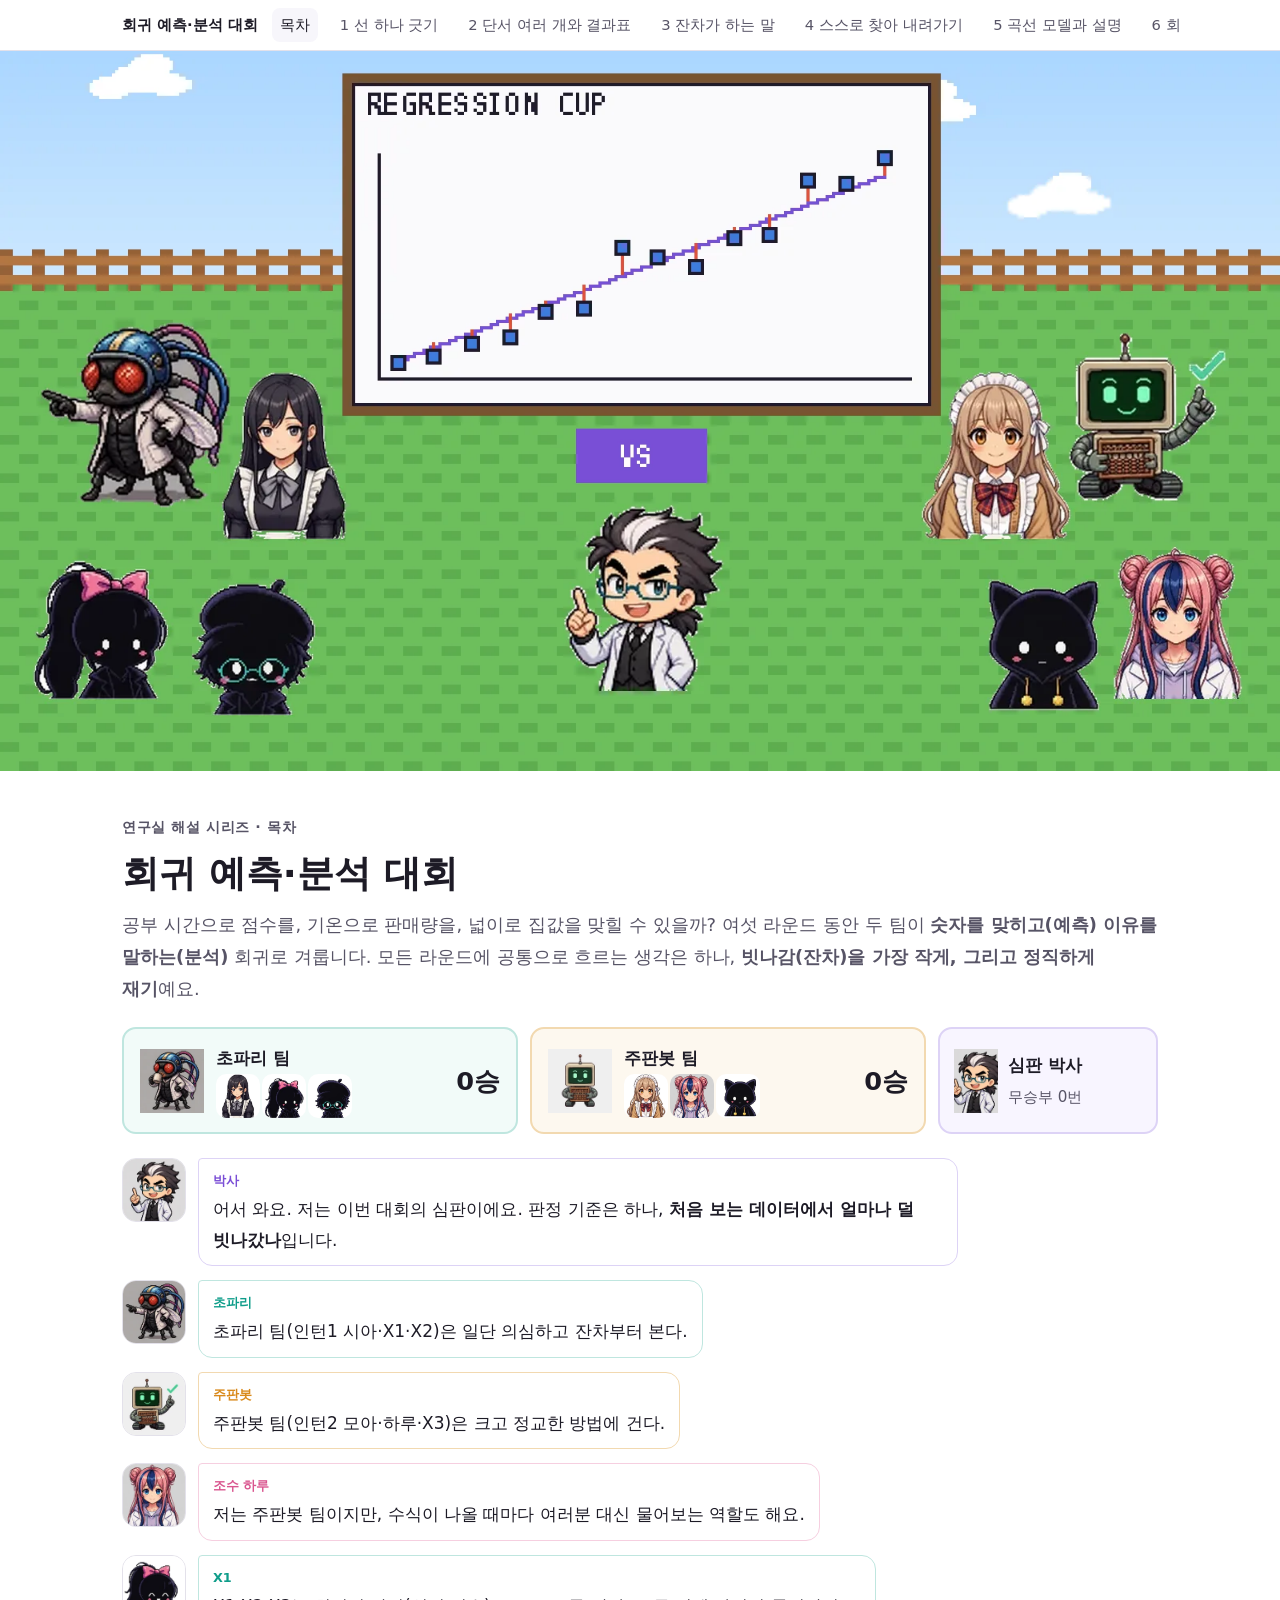
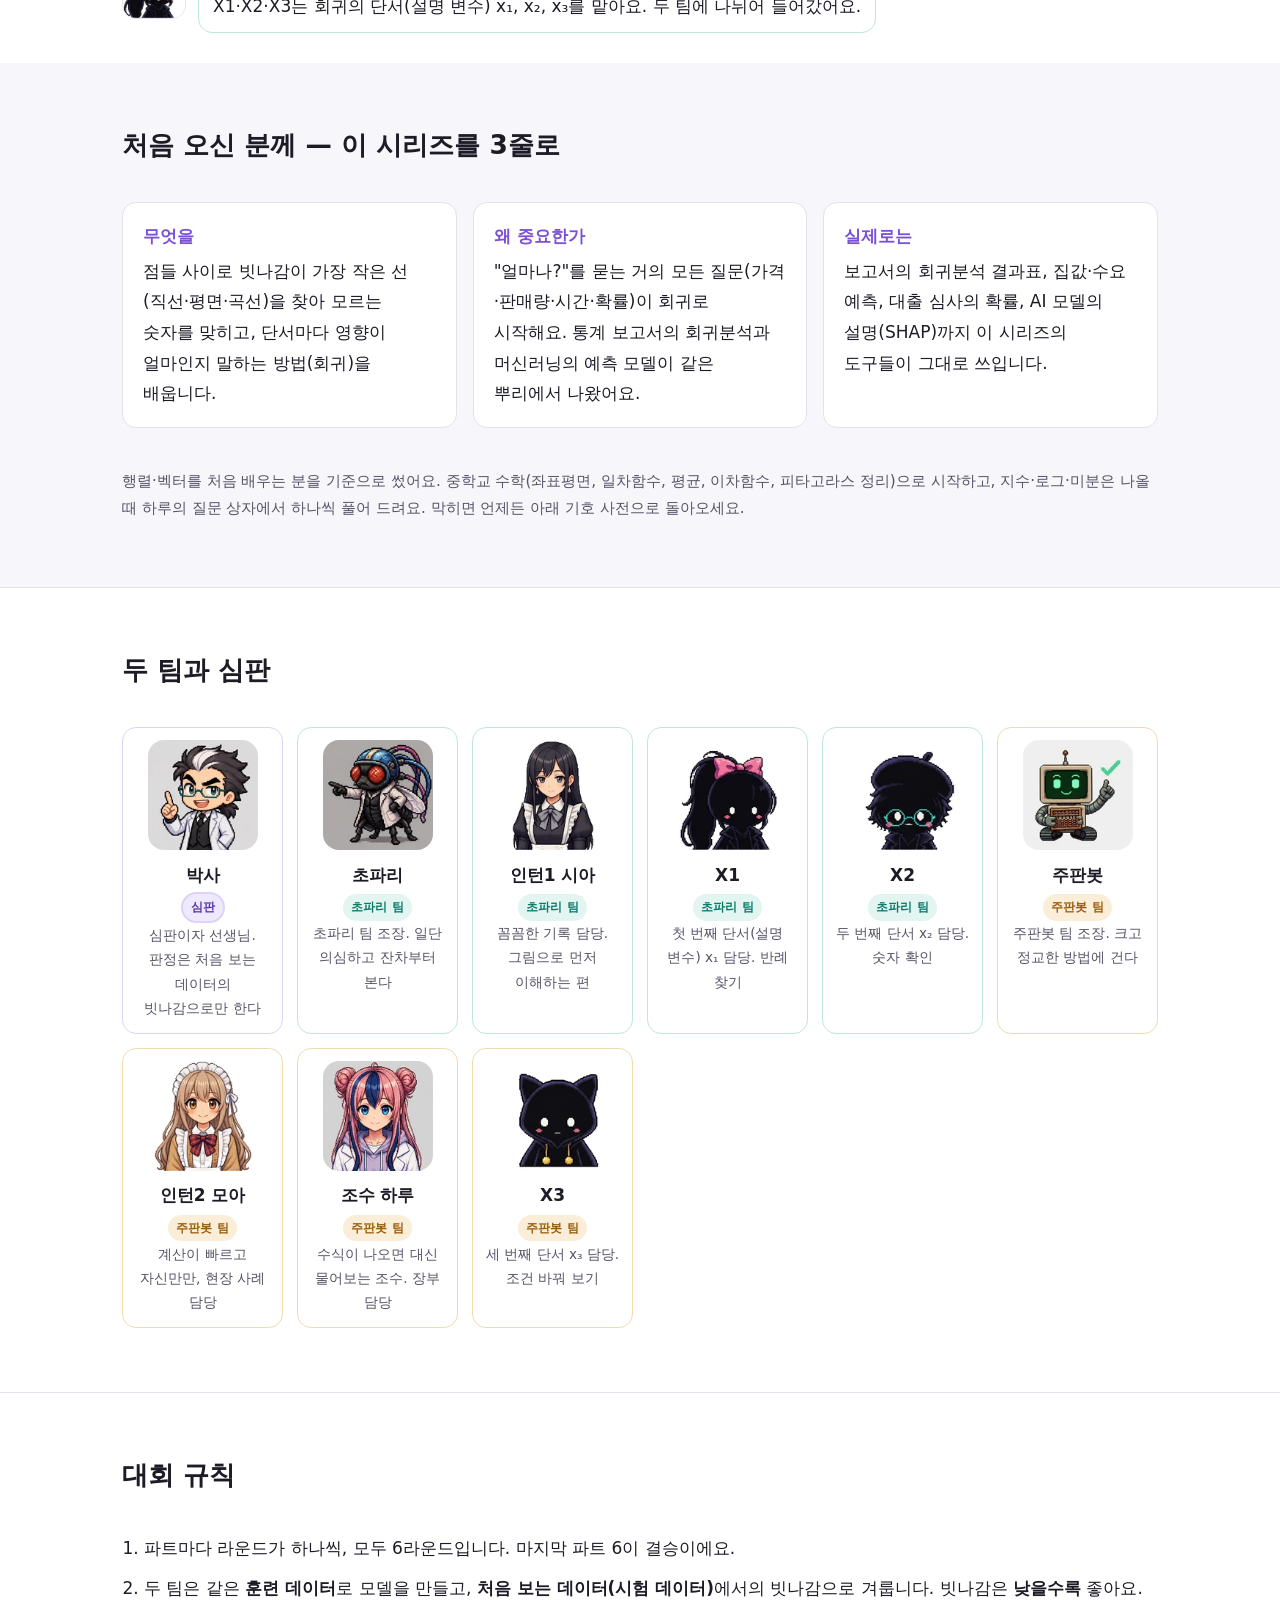
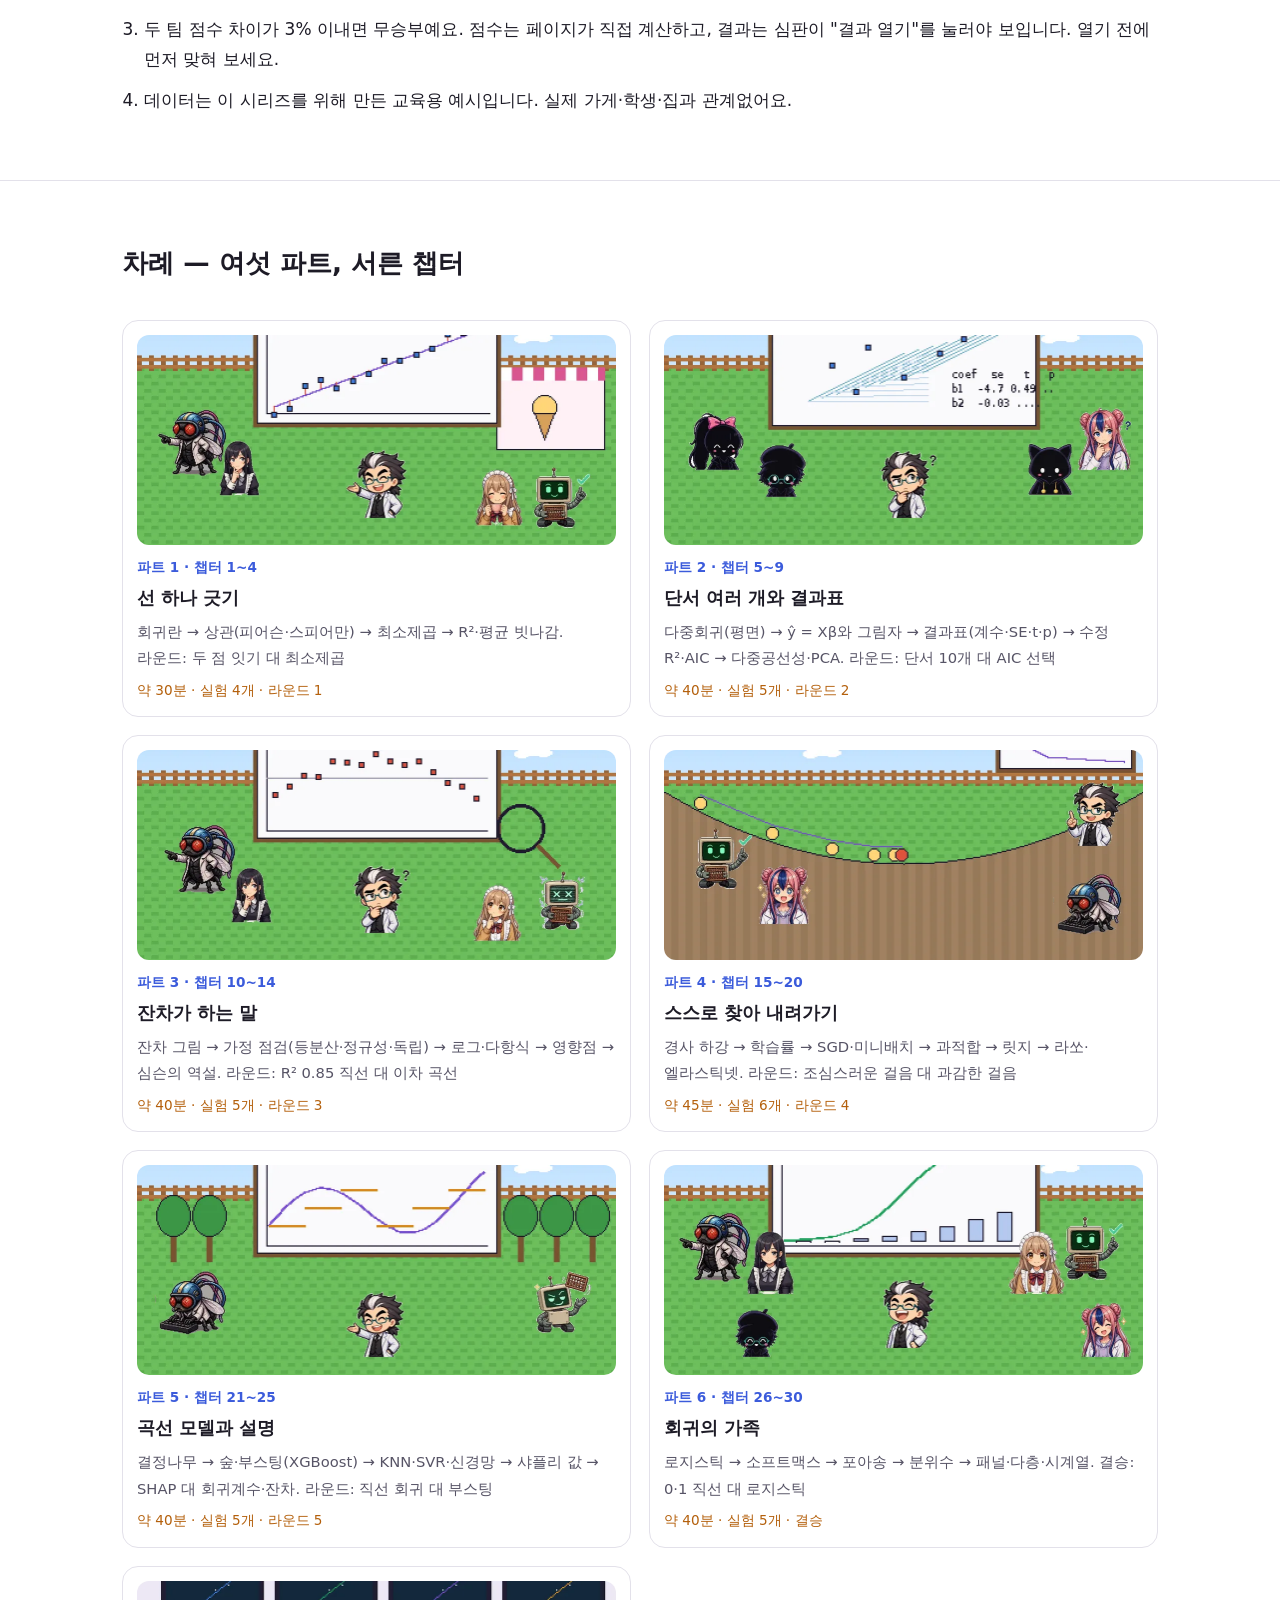
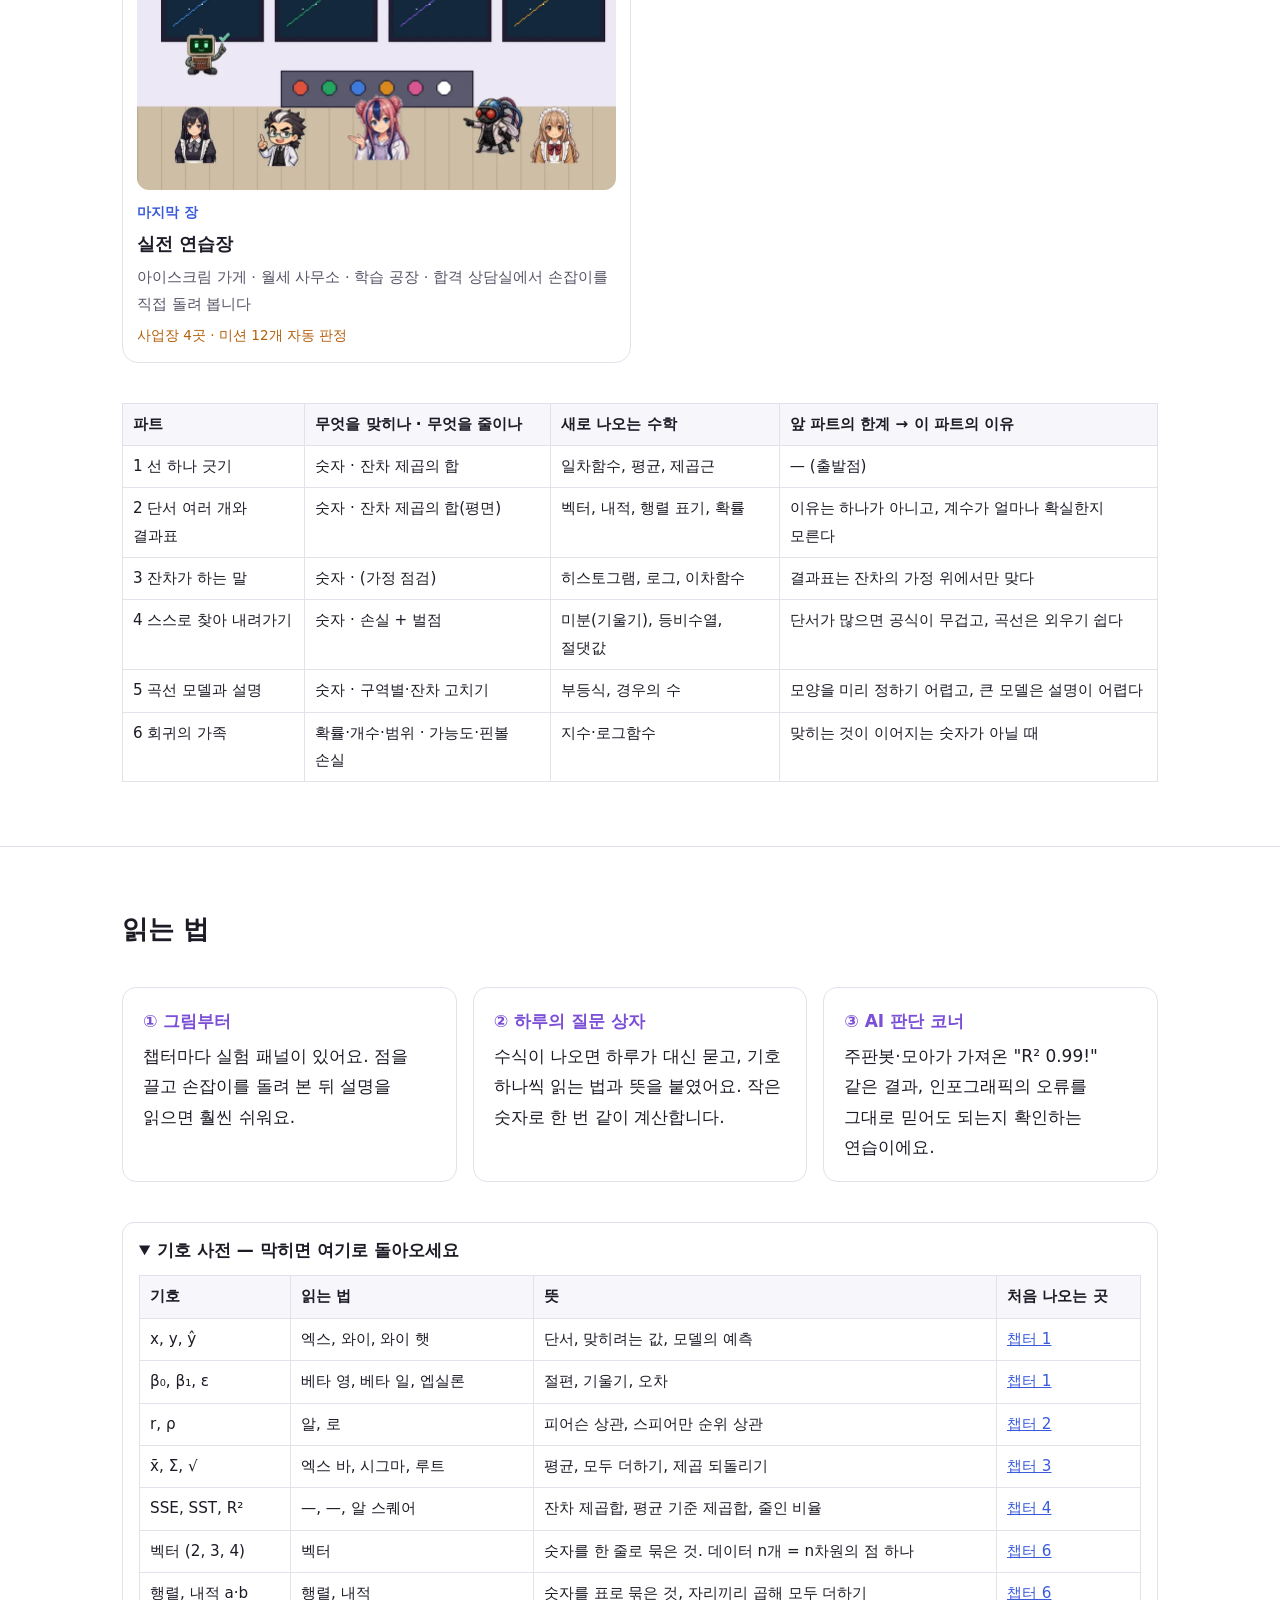
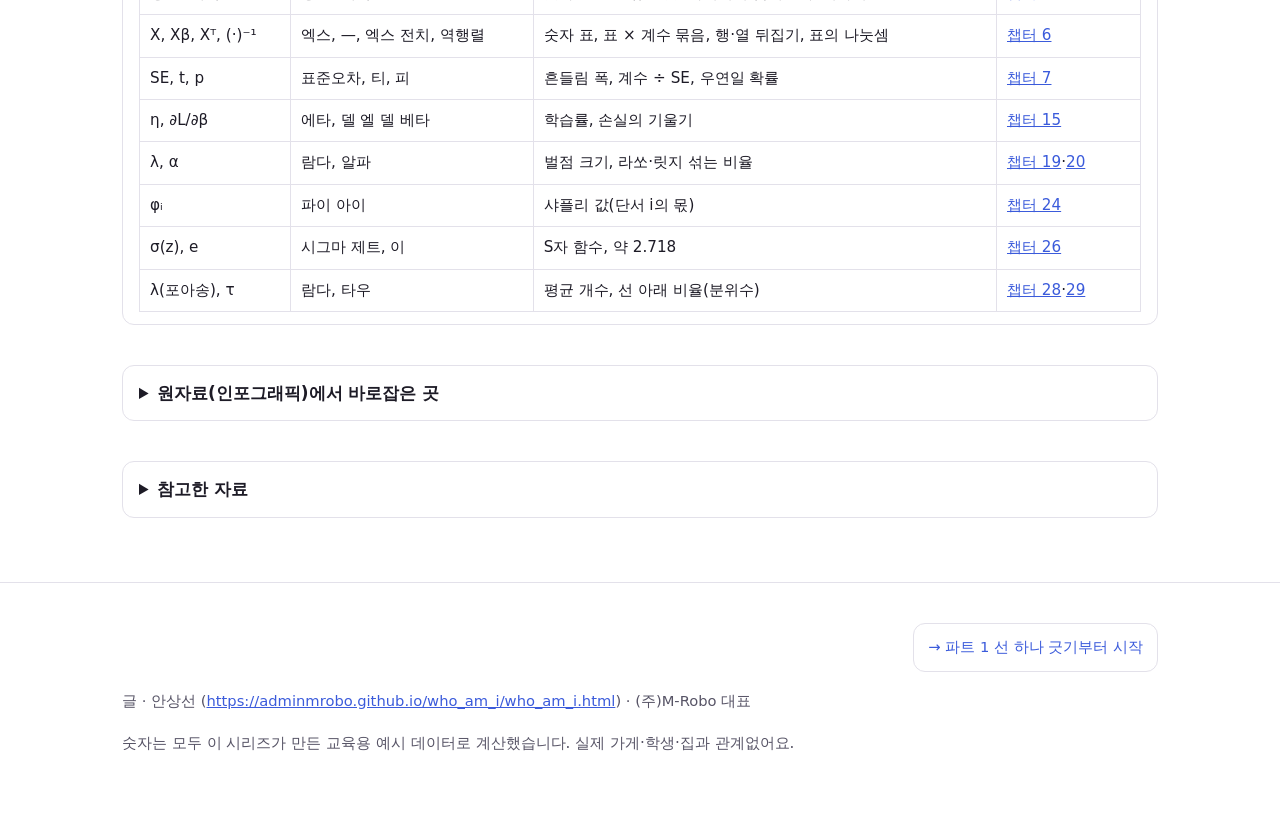
==== index.html @ fa504269 "회귀 예측·분석 대회 시리즈 첫 공개: 목차·파트 1~6(30챕터)·실전 연습장 - 초파리 팀(시아·X1·X2) 대 주판봇 팀(모아·하루·X3), 심판 박사, 6라운드 최종 3:3" ====
<!DOCTYPE html><html lang="ko"><head><meta charset="utf-8"><meta name="viewport" content="width=device-width,initial-scale=1">
<title>회귀 예측·분석 대회 — 직선 하나에서 회귀의 가족까지 · 회귀 예측·분석 대회</title><meta name="description" content="행렬·벡터를 처음 배우는 분을 위한 회귀 해설 시리즈. 초파리 팀과 주판봇 팀이 최소제곱, 회귀분석 결과표, 잔차분석, 경사 하강·릿지·라쏘, 나무·부스팅·신경망과 SHAP, 로지스틱·포아송·분위수·다층 회귀로 여섯 라운드를 겨룹니다."><meta name="author" content="안상선">
<meta property="og:title" content="회귀 예측·분석 대회 — 직선 하나에서 회귀의 가족까지"><meta property="og:description" content="행렬·벡터를 처음 배우는 분을 위한 회귀 해설 시리즈. 초파리 팀과 주판봇 팀이 최소제곱, 회귀분석 결과표, 잔차분석, 경사 하강·릿지·라쏘, 나무·부스팅·신경망과 SHAP, 로지스틱·포아송·분위수·다층 회귀로 여섯 라운드를 겨룹니다."><meta property="og:type" content="article">
<meta property="og:image" content="https://adminmrobo.github.io/Regression_model_lab_01/assets/img/og_index.webp?v=e95a64d6"><meta property="og:url" content="https://adminmrobo.github.io/Regression_model_lab_01/index.html"><meta name="twitter:card" content="summary_large_image">
<meta name="citation_title" content="회귀 예측·분석 대회 — 직선 하나에서 회귀의 가족까지"><meta name="citation_author" content="안상선"><meta name="citation_publication_date" content="2026/11/27">
<link rel="stylesheet" href="assets/engine.css?v=2"><script type="application/ld+json">{"@context": "https://schema.org", "@type": "LearningResource", "name": "회귀 예측·분석 대회 — 직선 하나에서 회귀의 가족까지", "description": "행렬·벡터를 처음 배우는 분을 위한 회귀 해설 시리즈. 초파리 팀과 주판봇 팀이 최소제곱, 회귀분석 결과표, 잔차분석, 경사 하강·릿지·라쏘, 나무·부스팅·신경망과 SHAP, 로지스틱·포아송·분위수·다층 회귀로 여섯 라운드를 겨룹니다.", "inLanguage": "ko", "educationalLevel": "입문", "creator": {"@type": "Person", "name": "안상선", "url": "https://adminmrobo.github.io/who_am_i/who_am_i.html", "affiliation": "(주)M-Robo 대표"}, "isPartOf": "회귀 예측·분석 대회", "url": "https://adminmrobo.github.io/Regression_model_lab_01/index.html"}</script></head><body><nav class="topnav" aria-label="시리즈 목차"><div class="wrap"><b>회귀 예측·분석 대회</b><a href="index.html" class="on">목차</a><a href="part1_line.html" class="">1 선 하나 긋기</a><a href="part2_table.html" class="">2 단서 여러 개와 결과표</a><a href="part3_resid.html" class="">3 잔차가 하는 말</a><a href="part4_learn.html" class="">4 스스로 찾아 내려가기</a><a href="part5_curve.html" class="">5 곡선 모델과 설명</a><a href="part6_family.html" class="">6 회귀의 가족</a><a href="practice/index.html" class="">실전 연습장</a></div></nav><figure class="cover"><picture><source type="image/webp" srcset="assets/img/cover_index.webp?v=bf53fd85"><img src="assets/img/cover_index.png?v=5fdbca45" alt="픽셀아트 운동장 가운데 칠판에 점들과 보라색 회귀 직선, 점마다 빨간 잔차 줄이 그려져 있다. 왼쪽에 초파리 팀(초파리·시아·X1·X2), 오른쪽에 주판봇 팀(주판봇·모아·하루·X3), 가운데에 심판 박사가 서 있다" width="1600" height="900"></picture></figure><header class="hero" id="top"><div class="wrap"><div class="kicker">연구실 해설 시리즈 · 목차</div><h1>회귀 예측·분석 대회</h1>
<p class="sub">공부 시간으로 점수를, 기온으로 판매량을, 넓이로 집값을 맞힐 수 있을까? 여섯 라운드 동안 두 팀이 <b>숫자를 맞히고(예측) 이유를 말하는(분석)</b> 회귀로 겨룹니다. 모든 라운드에 공통으로 흐르는 생각은 하나, <b>빗나감(잔차)을 가장 작게, 그리고 정직하게 재기</b>예요.</p>
<div class="scoreboard">
<div class="team fly"><img class="px " data-spr="fly:smile" alt="" aria-hidden="true" width="64" height="64"><div><div class="nm">초파리 팀</div><div class="mem"><img class="px " data-spr="sia:smile" alt="" aria-hidden="true" width="64" height="64"><img class="px " data-spr="x1:smile" alt="" aria-hidden="true" width="64" height="64"><img class="px " data-spr="x2:smile" alt="" aria-hidden="true" width="64" height="64"></div></div><div class="pt" title="이긴 라운드">0승</div></div>
<div class="team robo"><img class="px " data-spr="robo:smile" alt="" aria-hidden="true" width="64" height="64"><div><div class="nm">주판봇 팀</div><div class="mem"><img class="px " data-spr="moa:smile" alt="" aria-hidden="true" width="64" height="64"><img class="px " data-spr="haru:smile" alt="" aria-hidden="true" width="64" height="64"><img class="px " data-spr="x3:smile" alt="" aria-hidden="true" width="64" height="64"></div></div><div class="pt" title="이긴 라운드">0승</div></div>
<div class="ref"><img class="px " data-spr="doc:smile" alt="" aria-hidden="true" width="64" height="64"><div><b>심판 박사</b><br><span class="note">무승부 0번</span></div></div></div><div style="margin-top:24px"><div class="dialog"><div class="say doc"><img class="px " data-spr="doc:smile" alt="" aria-hidden="true" width="64" height="64"><div><span class="who">박사</span>어서 와요. 저는 이번 대회의 심판이에요. 판정 기준은 하나, <b>처음 보는 데이터에서 얼마나 덜 빗나갔나</b>입니다.</div></div><div class="say fly"><img class="px " data-spr="fly:point" alt="" aria-hidden="true" width="64" height="64"><div><span class="who">초파리</span>초파리 팀(인턴1 시아·X1·X2)은 일단 의심하고 잔차부터 본다.</div></div><div class="say robo"><img class="px " data-spr="robo:firm" alt="" aria-hidden="true" width="64" height="64"><div><span class="who">주판봇</span>주판봇 팀(인턴2 모아·하루·X3)은 크고 정교한 방법에 건다.</div></div><div class="say haru"><img class="px " data-spr="haru:smile" alt="" aria-hidden="true" width="64" height="64"><div><span class="who">조수 하루</span>저는 주판봇 팀이지만, 수식이 나올 때마다 여러분 대신 물어보는 역할도 해요.</div></div><div class="say x1"><img class="px " data-spr="x1:happy" alt="" aria-hidden="true" width="64" height="64"><div><span class="who">X1</span>X1·X2·X3는 회귀의 단서(설명 변수) x₁, x₂, x₃를 맡아요. 두 팀에 나뉘어 들어갔어요.</div></div></div></div></div></header><section class="sec" id="plain"><div class="wrap stack"><h2>처음 오신 분께 — 이 시리즈를 3줄로</h2>
<div class="three"><div><b>무엇을</b>점들 사이로 빗나감이 가장 작은 선(직선·평면·곡선)을 찾아 모르는 숫자를 맞히고, 단서마다 영향이 얼마인지 말하는 방법(회귀)을 배웁니다.</div><div><b>왜 중요한가</b>"얼마나?"를 묻는 거의 모든 질문(가격·판매량·시간·확률)이 회귀로 시작해요. 통계 보고서의 회귀분석과 머신러닝의 예측 모델이 같은 뿌리에서 나왔어요.</div><div><b>실제로는</b>보고서의 회귀분석 결과표, 집값·수요 예측, 대출 심사의 확률, AI 모델의 설명(SHAP)까지 이 시리즈의 도구들이 그대로 쓰입니다.</div></div>
<p class="note">행렬·벡터를 처음 배우는 분을 기준으로 썼어요. 중학교 수학(좌표평면, 일차함수, 평균, 이차함수, 피타고라스 정리)으로 시작하고, 지수·로그·미분은 나올 때 하루의 질문 상자에서 하나씩 풀어 드려요. 막히면 언제든 아래 기호 사전으로 돌아오세요.</p></div></section><section class="sec" id="cast"><div class="wrap stack"><h2>두 팀과 심판</h2><div class="cast"><div class="c ref"><img class="px " data-spr="doc:smile" alt="" aria-hidden="true" width="64" height="64"><div><b>박사</b></div><span class="tag ref">심판</span><div class="r">심판이자 선생님. 판정은 처음 보는 데이터의 빗나감으로만 한다</div></div><div class="c fly"><img class="px " data-spr="fly:point" alt="" aria-hidden="true" width="64" height="64"><div><b>초파리</b></div><span class="tag fly">초파리 팀</span><div class="r">초파리 팀 조장. 일단 의심하고 잔차부터 본다</div></div><div class="c fly"><img class="px " data-spr="sia:smile" alt="" aria-hidden="true" width="64" height="64"><div><b>인턴1 시아</b></div><span class="tag fly">초파리 팀</span><div class="r">꼼꼼한 기록 담당. 그림으로 먼저 이해하는 편</div></div><div class="c fly"><img class="px " data-spr="x1:smile" alt="" aria-hidden="true" width="64" height="64"><div><b>X1</b></div><span class="tag fly">초파리 팀</span><div class="r">첫 번째 단서(설명 변수) x₁ 담당. 반례 찾기</div></div><div class="c fly"><img class="px " data-spr="x2:smile" alt="" aria-hidden="true" width="64" height="64"><div><b>X2</b></div><span class="tag fly">초파리 팀</span><div class="r">두 번째 단서 x₂ 담당. 숫자 확인</div></div><div class="c robo"><img class="px " data-spr="robo:firm" alt="" aria-hidden="true" width="64" height="64"><div><b>주판봇</b></div><span class="tag robo">주판봇 팀</span><div class="r">주판봇 팀 조장. 크고 정교한 방법에 건다</div></div><div class="c robo"><img class="px " data-spr="moa:smile" alt="" aria-hidden="true" width="64" height="64"><div><b>인턴2 모아</b></div><span class="tag robo">주판봇 팀</span><div class="r">계산이 빠르고 자신만만, 현장 사례 담당</div></div><div class="c robo"><img class="px " data-spr="haru:smile" alt="" aria-hidden="true" width="64" height="64"><div><b>조수 하루</b></div><span class="tag robo">주판봇 팀</span><div class="r">수식이 나오면 대신 물어보는 조수. 장부 담당</div></div><div class="c robo"><img class="px " data-spr="x3:smile" alt="" aria-hidden="true" width="64" height="64"><div><b>X3</b></div><span class="tag robo">주판봇 팀</span><div class="r">세 번째 단서 x₃ 담당. 조건 바꿔 보기</div></div></div></div></section><section class="sec" id="rule"><div class="wrap stack"><h2>대회 규칙</h2><ol style="display:flex;flex-direction:column;gap:10px;margin:0;padding-left:22px">
<li>파트마다 라운드가 하나씩, 모두 6라운드입니다. 마지막 파트 6이 결승이에요.</li><li>두 팀은 같은 <b>훈련 데이터</b>로 모델을 만들고, <b>처음 보는 데이터(시험 데이터)</b>에서의 빗나감으로 겨룹니다. 빗나감은 <b>낮을수록</b> 좋아요.</li>
<li>두 팀 점수 차이가 3% 이내면 무승부예요. 점수는 페이지가 직접 계산하고, 결과는 심판이 "결과 열기"를 눌러야 보입니다. 열기 전에 먼저 맞혀 보세요.</li>
<li>데이터는 이 시리즈를 위해 만든 교육용 예시입니다. 실제 가게·학생·집과 관계없어요.</li></ol></div></section><section class="sec" id="map"><div class="wrap stack"><h2>차례 — 여섯 파트, 서른 챕터</h2><div class="cards"><a href="part1_line.html"><img src="assets/img/thumb_part1.webp?v=a4cd812c" alt="" width="960" height="420" loading="lazy"><div class="n">파트 1 · 챕터 1~4</div><div class="t">선 하나 긋기</div><div class="d">회귀란 → 상관(피어슨·스피어만) → 최소제곱 → R²·평균 빗나감. 라운드: 두 점 잇기 대 최소제곱</div><div class="m">약 30분 · 실험 4개 · 라운드 1</div></a><a href="part2_table.html"><img src="assets/img/thumb_part2.webp?v=d5a2e3d4" alt="" width="960" height="420" loading="lazy"><div class="n">파트 2 · 챕터 5~9</div><div class="t">단서 여러 개와 결과표</div><div class="d">다중회귀(평면) → ŷ = Xβ와 그림자 → 결과표(계수·SE·t·p) → 수정 R²·AIC → 다중공선성·PCA. 라운드: 단서 10개 대 AIC 선택</div><div class="m">약 40분 · 실험 5개 · 라운드 2</div></a><a href="part3_resid.html"><img src="assets/img/thumb_part3.webp?v=86657afa" alt="" width="960" height="420" loading="lazy"><div class="n">파트 3 · 챕터 10~14</div><div class="t">잔차가 하는 말</div><div class="d">잔차 그림 → 가정 점검(등분산·정규성·독립) → 로그·다항식 → 영향점 → 심슨의 역설. 라운드: R² 0.85 직선 대 이차 곡선</div><div class="m">약 40분 · 실험 5개 · 라운드 3</div></a><a href="part4_learn.html"><img src="assets/img/thumb_part4.webp?v=9ea237be" alt="" width="960" height="420" loading="lazy"><div class="n">파트 4 · 챕터 15~20</div><div class="t">스스로 찾아 내려가기</div><div class="d">경사 하강 → 학습률 → SGD·미니배치 → 과적합 → 릿지 → 라쏘·엘라스틱넷. 라운드: 조심스러운 걸음 대 과감한 걸음</div><div class="m">약 45분 · 실험 6개 · 라운드 4</div></a><a href="part5_curve.html"><img src="assets/img/thumb_part5.webp?v=25ca9f98" alt="" width="960" height="420" loading="lazy"><div class="n">파트 5 · 챕터 21~25</div><div class="t">곡선 모델과 설명</div><div class="d">결정나무 → 숲·부스팅(XGBoost) → KNN·SVR·신경망 → 샤플리 값 → SHAP 대 회귀계수·잔차. 라운드: 직선 회귀 대 부스팅</div><div class="m">약 40분 · 실험 5개 · 라운드 5</div></a><a href="part6_family.html"><img src="assets/img/thumb_part6.webp?v=93e9551a" alt="" width="960" height="420" loading="lazy"><div class="n">파트 6 · 챕터 26~30</div><div class="t">회귀의 가족</div><div class="d">로지스틱 → 소프트맥스 → 포아송 → 분위수 → 패널·다층·시계열. 결승: 0·1 직선 대 로지스틱</div><div class="m">약 40분 · 실험 5개 · 결승</div></a><a href="practice/index.html"><img src="assets/img/thumb_practice.webp?v=fd0eed98" alt="" width="960" height="420" loading="lazy"><div class="n">마지막 장</div><div class="t">실전 연습장</div><div class="d">아이스크림 가게 · 월세 사무소 · 학습 공장 · 합격 상담실에서 손잡이를 직접 돌려 봅니다</div><div class="m">사업장 4곳 · 미션 12개 자동 판정</div></a></div>
<div class="tbl"><table><tr><th>파트</th><th>무엇을 맞히나 · 무엇을 줄이나</th><th>새로 나오는 수학</th><th>앞 파트의 한계 → 이 파트의 이유</th></tr>
<tr><td>1 선 하나 긋기</td><td>숫자 · 잔차 제곱의 합</td><td>일차함수, 평균, 제곱근</td><td>— (출발점)</td></tr>
<tr><td>2 단서 여러 개와 결과표</td><td>숫자 · 잔차 제곱의 합(평면)</td><td>벡터, 내적, 행렬 표기, 확률</td><td>이유는 하나가 아니고, 계수가 얼마나 확실한지 모른다</td></tr>
<tr><td>3 잔차가 하는 말</td><td>숫자 · (가정 점검)</td><td>히스토그램, 로그, 이차함수</td><td>결과표는 잔차의 가정 위에서만 맞다</td></tr>
<tr><td>4 스스로 찾아 내려가기</td><td>숫자 · 손실 + 벌점</td><td>미분(기울기), 등비수열, 절댓값</td><td>단서가 많으면 공식이 무겁고, 곡선은 외우기 쉽다</td></tr>
<tr><td>5 곡선 모델과 설명</td><td>숫자 · 구역별·잔차 고치기</td><td>부등식, 경우의 수</td><td>모양을 미리 정하기 어렵고, 큰 모델은 설명이 어렵다</td></tr>
<tr><td>6 회귀의 가족</td><td>확률·개수·범위 · 가능도·핀볼 손실</td><td>지수·로그함수</td><td>맞히는 것이 이어지는 숫자가 아닐 때</td></tr></table></div></div></section><section class="sec" id="how"><div class="wrap stack"><h2>읽는 법</h2><div class="three"><div><b>① 그림부터</b>챕터마다 실험 패널이 있어요. 점을 끌고 손잡이를 돌려 본 뒤 설명을 읽으면 훨씬 쉬워요.</div><div><b>② 하루의 질문 상자</b>수식이 나오면 하루가 대신 묻고, 기호 하나씩 읽는 법과 뜻을 붙였어요. 작은 숫자로 한 번 같이 계산합니다.</div><div><b>③ AI 판단 코너</b>주판봇·모아가 가져온 "R² 0.99!" 같은 결과, 인포그래픽의 오류를 그대로 믿어도 되는지 확인하는 연습이에요.</div></div>
<details open><summary>기호 사전 — 막히면 여기로 돌아오세요</summary><div class="tbl"><table><tr><th>기호</th><th>읽는 법</th><th>뜻</th><th>처음 나오는 곳</th></tr>
<tr><td>x, y, ŷ</td><td>엑스, 와이, 와이 햇</td><td>단서, 맞히려는 값, 모델의 예측</td><td><a href="part1_line.html#ch1">챕터 1</a></td></tr>
<tr><td>β₀, β₁, ε</td><td>베타 영, 베타 일, 엡실론</td><td>절편, 기울기, 오차</td><td><a href="part1_line.html#ch1">챕터 1</a></td></tr>
<tr><td>r, ρ</td><td>알, 로</td><td>피어슨 상관, 스피어만 순위 상관</td><td><a href="part1_line.html#ch2">챕터 2</a></td></tr>
<tr><td>x̄, Σ, √</td><td>엑스 바, 시그마, 루트</td><td>평균, 모두 더하기, 제곱 되돌리기</td><td><a href="part1_line.html#ch3">챕터 3</a></td></tr>
<tr><td>SSE, SST, R²</td><td>—, —, 알 스퀘어</td><td>잔차 제곱합, 평균 기준 제곱합, 줄인 비율</td><td><a href="part1_line.html#ch4">챕터 4</a></td></tr>
<tr><td>벡터 (2, 3, 4)</td><td>벡터</td><td>숫자를 한 줄로 묶은 것. 데이터 n개 = n차원의 점 하나</td><td><a href="part2_table.html#ch6">챕터 6</a></td></tr>
<tr><td>행렬, 내적 a·b</td><td>행렬, 내적</td><td>숫자를 표로 묶은 것, 자리끼리 곱해 모두 더하기</td><td><a href="part2_table.html#ch6">챕터 6</a></td></tr>
<tr><td>X, Xβ, Xᵀ, (·)⁻¹</td><td>엑스, —, 엑스 전치, 역행렬</td><td>숫자 표, 표 × 계수 묶음, 행·열 뒤집기, 표의 나눗셈</td><td><a href="part2_table.html#ch6">챕터 6</a></td></tr>
<tr><td>SE, t, p</td><td>표준오차, 티, 피</td><td>흔들림 폭, 계수 ÷ SE, 우연일 확률</td><td><a href="part2_table.html#ch7">챕터 7</a></td></tr>
<tr><td>η, ∂L/∂β</td><td>에타, 델 엘 델 베타</td><td>학습률, 손실의 기울기</td><td><a href="part4_learn.html#ch15">챕터 15</a></td></tr>
<tr><td>λ, α</td><td>람다, 알파</td><td>벌점 크기, 라쏘·릿지 섞는 비율</td><td><a href="part4_learn.html#ch19">챕터 19</a>·<a href="part4_learn.html#ch20">20</a></td></tr>
<tr><td>φᵢ</td><td>파이 아이</td><td>샤플리 값(단서 i의 몫)</td><td><a href="part5_curve.html#ch24">챕터 24</a></td></tr>
<tr><td>σ(z), e</td><td>시그마 제트, 이</td><td>S자 함수, 약 2.718</td><td><a href="part6_family.html#ch26">챕터 26</a></td></tr>
<tr><td>λ(포아송), τ</td><td>람다, 타우</td><td>평균 개수, 선 아래 비율(분위수)</td><td><a href="part6_family.html#ch28">챕터 28</a>·<a href="part6_family.html#ch29">29</a></td></tr></table></div></details>
<details><summary>원자료(인포그래픽)에서 바로잡은 곳</summary><ul>
<li>DataInterview 「Linear Regression」: 정규방정식의 ŷ → <b>y</b>, R²와 수정 R² 식이 서로 바뀜, 2p − 2ln(L)은 수정 R²가 아니라 <b>AIC</b>, 가정 목록의 "Independence" 중복·정규성 누락 → 파트 2 챕터 6·8, 파트 3 챕터 11에서 바로잡음</li>
<li>「Regression Algorithms in Machine Learning」: "Stochastic Regression"은 정식 모델 이름이 아니라 확률적 경사 하강(SGD)으로 맞춘 선들의 모습 → 파트 4 챕터 17. 아래쪽 이름표 세 개가 한 번씩 더 붙어 있음</li>
<li>Insightforge 「OLS」: 판매 예측 개선 수치가 "T5%"로 깨져 있어 쓰지 않음</li>
<li>「Spearman Rank Correlation」: 예제 계산(ρ = −1)은 검산 결과 맞음. "correlaties" 등 오타만 있음</li>
<li>Matt Lee 글: "almost surey" → almost surely(거의 확실히)</li></ul></details>
<details><summary>참고한 자료</summary><ul><li>The Architecture Series 「Types of Regression Models Every Quant Should Know」, DataInterview 「Regression Models」·「Linear Regression」, MLTut 「Regression Models」, @mathemetica 「Logistic & Softmax Regression」, 「Regression Algorithms in Machine Learning」, eeanimation 「Least-Squares Estimation」, 「Spearman Rank Correlation」, 「Multiple Regression Assumption #1 Linearity」, Joshua Salami Peter 「PCA」, Insightforge 「OLS」, Matt Lee 「오늘의 수학적 직관」</li><li>James 외 (2013), Hoerl &amp; Kennard (1970), Tibshirani (1996), Zou &amp; Hastie (2005), Breiman (2001), Friedman (2001), Shapley (1953), Lundberg &amp; Lee (2017), Nelder &amp; Wedderburn (1972), Koenker &amp; Bassett (1978) — 각 파트 꾸러미에 서지가 있어요.</li></ul></details></div></section><footer><div class="wrap stack" style="gap:16px"><div class="nextprev"><span></span><a href="part1_line.html">→ 파트 1 선 하나 긋기부터 시작</a></div>
<p>글 · 안상선 (<a href="https://adminmrobo.github.io/who_am_i/who_am_i.html">https://adminmrobo.github.io/who_am_i/who_am_i.html</a>) · (주)M-Robo 대표</p>
<p class="note">숫자는 모두 이 시리즈가 만든 교육용 예시 데이터로 계산했습니다. 실제 가게·학생·집과 관계없어요.</p></div></footer>
<script src="assets/sprites.js"></script><script src="assets/reg.js"></script><script src="assets/data.js"></script><script src="assets/engine.js"></script></body></html>
---- assets/engine.css ----
/* engine.css — 흰 배경 연구실 해설 공용 모양 */
:root{--ink:#1d1b26;--sub:#575466;--rule:#e3e1ea;--bg:#ffffff;--soft:#f7f6fb;--blue:#3d7bd9;--red:#e0533d;--teal:#0f9d8a;--amber:#d98a1c;--doc:#7b4fd6;--haru:#d9568f;--ok:#1f9d55;--bad:#d64545;--code:#f3f2f8;--maxw:1080px}
*{box-sizing:border-box}html{scroll-behavior:smooth}
body{margin:0;background:var(--bg);color:var(--ink);font-family:Pretendard,"Noto Sans KR","Apple SD Gothic Neo","Malgun Gothic",system-ui,sans-serif;font-size:17px;line-height:1.8;word-break:keep-all;overflow-wrap:anywhere}
a{color:#3b5bdb}img.px{image-rendering:auto;object-fit:cover;background:#f2f1f6}
.wrap{max-width:var(--maxw);margin:0 auto;padding:0 22px}
.stack{display:flex;flex-direction:column;gap:40px}
h1,h2,h3{line-height:1.35;margin:0}h2{font-size:1.65rem}h3{font-size:1.2rem}
p{margin:0}
.topnav{position:sticky;top:0;z-index:20;background:rgba(255,255,255,.94);backdrop-filter:blur(6px);border-bottom:1px solid var(--rule)}
.topnav .wrap{display:flex;gap:14px;align-items:center;min-height:50px;overflow-x:auto;white-space:nowrap;font-size:.92rem}
.topnav a{text-decoration:none;color:var(--sub);padding:4px 8px;border-radius:8px}.topnav a.on,.topnav a:hover{background:var(--soft);color:var(--ink)}
.topnav b{color:var(--ink)}
.cover{margin:0;background:#fff}.cover img{display:block;width:100%;max-width:1280px;height:auto;margin:0 auto}
header.hero{padding:44px 0 30px}
.kicker{font-size:.9rem;letter-spacing:.04em;color:var(--sub);font-weight:600}
.hero h1{font-size:2.3rem;margin:8px 0 10px}.hero .sub{color:var(--sub);font-size:1.12rem}
.scoreboard{display:flex;gap:12px;flex-wrap:wrap;margin-top:22px}
.scoreboard .team{flex:1 1 260px;border:2px solid var(--rule);border-radius:14px;padding:14px 16px;display:flex;gap:12px;align-items:center}
.team.fly{border-color:#bfe6df;background:#f2fbf9}.team.robo{border-color:#f2d9b0;background:#fdf8ef}
.team .mem{display:flex;gap:2px}.team .mem img{width:44px;height:44px;border-radius:10px}
.team .nm{font-weight:700}.team .pt{margin-left:auto;font-size:1.6rem;font-weight:800}
.ref{border:2px solid #ddd3f6;background:#f8f5ff;border-radius:14px;padding:10px 14px;display:flex;gap:10px;align-items:center;flex:0 1 220px}.ref img{width:44px}
section{scroll-margin-top:60px}
.sec{padding:64px 0;border-top:1px solid var(--rule)}
#plain{background:var(--soft);border-top:0}
.three{display:grid;grid-template-columns:repeat(3,1fr);gap:16px}
.three>div{background:#fff;border:1px solid var(--rule);border-radius:14px;padding:18px 20px}
.three b{display:block;margin-bottom:4px;color:var(--doc)}
.note{font-size:.95rem;color:var(--sub)}
details{border:1px solid var(--rule);border-radius:12px;padding:12px 16px;background:#fff}
details summary{cursor:pointer;font-weight:600}
details[open] summary{margin-bottom:10px}
dl.abbr{display:grid;grid-template-columns:max-content 1fr;gap:6px 14px;margin:0}dl.abbr dt{font-weight:700}dl.abbr dd{margin:0}
.cast{display:grid;grid-template-columns:repeat(auto-fill,minmax(150px,1fr));gap:14px}
.cast .c{border:1px solid var(--rule);border-radius:14px;padding:12px;text-align:center;background:#fff}
.cast .c img{width:110px;height:110px;border-radius:16px}.cast .c .r{font-size:.85rem;color:var(--sub)}
.cast .c.fly{border-color:#bfe6df}.cast .c.robo{border-color:#f2d9b0}.cast .c.ref{border-color:#ddd3f6;display:block}
.tag{display:inline-block;font-size:.78rem;padding:2px 8px;border-radius:999px;background:var(--soft);color:var(--sub);font-weight:600}
.tag.fly{background:#e2f5f1;color:#0b7a6b}.tag.robo{background:#fbeed8;color:#9a5d0c}.tag.ref{background:#efe9fd;color:#5a37a8}
/* 대화 */
.dialog{display:flex;flex-direction:column;gap:14px}
.say{display:flex;gap:12px;align-items:flex-start}
.say img{width:64px;height:64px;flex:0 0 64px;border-radius:14px;background:var(--soft);border:1.5px solid var(--rule)}
.say>div{background:#fff;border:1.5px solid var(--rule);border-radius:4px 14px 14px 14px;padding:10px 14px;max-width:760px}
.say .who{display:block;font-size:.8rem;font-weight:700;margin-bottom:2px}
.say.doc .who{color:var(--doc)}.say.haru .who{color:var(--haru)}.say.fly .who,.say.sia .who,.say.x1 .who,.say.x2 .who{color:var(--teal)}.say.robo .who,.say.moa .who,.say.x3 .who{color:var(--amber)}
.say.doc>div{border-color:#ddd3f6}.say.fly>div,.say.sia>div,.say.x1>div,.say.x2>div{border-color:#bfe6df}.say.robo>div,.say.moa>div,.say.x3>div{border-color:#f2d9b0}.say.haru>div{border-color:#f6cfe0}
.dialog.lvtalk{gap:14px;padding:18px 20px;border-radius:12px;border:1px dashed var(--rule)}
/* 챕터 */
.level{padding-block:88px;border-top:1px solid var(--rule)}
.level>.wrap.stack{gap:40px}
.lvhead .num{font-size:.9rem;font-weight:700;color:var(--doc)}
.lvhead h2{margin:4px 0 8px}
.lvhead .tags{display:flex;gap:8px;flex-wrap:wrap}
.easy{display:grid;grid-template-columns:1fr 1fr;gap:20px}
.ez-why,.ez-math{border-radius:14px;padding:20px 22px;display:flex;flex-direction:column;gap:12px}
.ez-why{background:#f5f8ff;border:1px solid #d9e3fb}.ez-math{background:#fff6fa;border:1px solid #f6cfe0}
.ez-why h3,.ez-math h3{font-size:1.05rem}
.ez-math .ask{display:flex;gap:10px;align-items:flex-start}.ez-math .ask img{width:56px;height:56px;flex:0 0 56px;border-radius:12px;border:1.5px solid #f6cfe0}
.eqn{font-family:"Cambria Math","STIX Two Math","Times New Roman",serif;font-size:1.25rem;text-align:center;background:#fff;border-radius:10px;padding:10px;border:1px solid var(--rule);overflow-x:auto}
table{border-collapse:collapse;width:100%;font-size:.95rem}th,td{border:1px solid var(--rule);padding:7px 10px;text-align:left;vertical-align:top}th{background:var(--soft)}
.tbl{overflow-x:auto}
.try{background:#fff;border:1px dashed #e8a9c4;border-radius:10px;padding:10px 14px}
.try b{color:var(--haru)}
.pair{display:grid;grid-template-columns:1fr 1fr;gap:20px}.pair>div{border:1px solid var(--rule);border-radius:14px;padding:20px 22px}
.pair h3{font-size:1rem;margin-bottom:6px;color:var(--sub)}
.panel{border:2px solid var(--rule);border-radius:16px;padding:22px;display:flex;flex-direction:column;gap:18px;background:#fff}
.panel .ptitle{font-weight:700}
.panel .row{display:flex;gap:22px;flex-wrap:wrap;align-items:flex-start}
.plot{flex:1 1 360px;max-width:480px}.plot svg{width:100%;height:auto;display:block;touch-action:none;user-select:none}
.ctrl{flex:1 1 260px;display:flex;flex-direction:column;gap:12px}
.ctrl label{font-size:.95rem;font-weight:600;display:flex;flex-direction:column;gap:4px}
.ctrl input[type=range]{width:100%}
.btns{display:flex;gap:8px;flex-wrap:wrap}
button{font:inherit;font-size:.92rem;border:1.5px solid #c9c4da;background:#fff;border-radius:10px;padding:7px 12px;cursor:pointer}
button:hover{background:var(--soft)}button.on{background:#efe9fd;border-color:var(--doc);color:#4a2aa0;font-weight:700}
button.go{background:var(--doc);color:#fff;border-color:var(--doc)}button:focus-visible,input:focus-visible{outline:3px solid #9b7bff;outline-offset:2px}
.read{background:var(--soft);border-radius:12px;padding:12px 14px;font-size:.96rem}
.read .big{font-size:1.25rem;font-weight:800}
.stat{display:grid;grid-template-columns:repeat(2,1fr);gap:8px}.stat>div{background:var(--soft);border-radius:10px;padding:8px 10px;font-size:.88rem}.stat b{display:block;font-size:1.15rem}
.good{color:var(--ok)}.badc{color:var(--bad)}
.explain{border-left:4px solid var(--doc);background:#fbfaff;padding:22px 24px;border-radius:0 14px 14px 0;display:flex;flex-direction:column;gap:12px}
.explain ol,.explain ul{display:flex;flex-direction:column;gap:10px;padding-left:22px;margin:0}
.limit{border:1px solid #f3d3c9;background:#fff8f5;border-radius:14px;padding:16px 20px}
.limit b{color:#b4472a}
.aicheck{border:2px solid #f1c64a;background:#fffbea;border-radius:14px;padding:16px 20px;display:flex;flex-direction:column;gap:10px}
.aicheck .h{font-weight:800;color:#8a6500}
.three-card{display:grid;grid-template-columns:repeat(3,1fr);gap:10px}.three-card>div{background:var(--soft);border-radius:10px;padding:10px 12px;font-size:.92rem}.three-card b{display:block;font-size:.8rem;color:var(--sub)}
details.code dl.codemap{margin:0;display:flex;flex-direction:column;gap:6px}
details.code dt{font-family:ui-monospace,Menlo,Consolas,monospace;font-size:.88rem;background:var(--code);padding:4px 8px;border-radius:6px;overflow-x:auto;white-space:pre}
details.code dd{margin:0 0 6px 8px;font-size:.93rem;color:var(--sub)}
.review{background:#f2fbf9;border:1px solid #bfe6df;border-radius:12px;padding:12px 16px}
.review b{color:#0b7a6b}
/* 퀴즈 */
.quiz{border:1px solid var(--rule);border-radius:14px;padding:18px 20px;display:flex;flex-direction:column;gap:10px}
.quiz .q{font-weight:700}.quiz .opts{display:flex;flex-direction:column;gap:8px}
.quiz .opts button{text-align:left}.quiz .opts button.right{background:#e7f7ee;border-color:var(--ok)}.quiz .opts button.wrong{background:#fdecec;border-color:var(--bad)}
.quiz .fb{font-size:.95rem;min-height:1.2em}
/* 대회 */
.battle{background:linear-gradient(#fff,#fbfaff)}
.arena{display:grid;grid-template-columns:1fr auto 1fr;gap:16px;align-items:stretch}
.arena .side{border:2px solid var(--rule);border-radius:16px;padding:16px;display:flex;flex-direction:column;gap:10px;align-items:center;text-align:center}
.arena .side.fly{border-color:#bfe6df;background:#f2fbf9}.arena .side.robo{border-color:#f2d9b0;background:#fdf8ef}
.arena .side img.lead{width:112px;height:112px}
.arena .vs{align-self:center;font-weight:900;font-size:1.6rem;color:var(--doc)}
.arena .score{font-size:2rem;font-weight:900;min-height:2.6rem}
.arena .judge{grid-column:1/-1;display:flex;gap:12px;align-items:center;justify-content:center}
.arena .judge img{width:80px}
.verdict{border:2px solid #ddd3f6;border-radius:14px;padding:14px 18px;background:#fff}
.hidden{display:none!important}
/* 큰 그림 */
.map{display:grid;grid-template-columns:repeat(3,1fr);gap:12px}
.map a{display:block;text-decoration:none;color:inherit;border:2px solid var(--rule);border-radius:14px;padding:14px;background:#fff}
.map a.here{border-color:var(--doc);background:#f8f5ff}
.map .n{font-size:.8rem;color:var(--sub);font-weight:700}.map .t{font-weight:800}.map .d{font-size:.88rem;color:var(--sub)}
/* 지식 색인·꾸러미 */
.kgwrap{display:grid;grid-template-columns:repeat(auto-fill,minmax(240px,1fr));gap:12px}
.kgwrap .grp{border:1px solid var(--rule);border-radius:12px;padding:12px 14px}
.kgwrap .grp h3{font-size:.95rem;margin-bottom:6px}.kgwrap ul{margin:0;padding-left:18px;font-size:.92rem}
.kgedges{font-size:.88rem;color:var(--sub)}
footer{padding:40px 0 60px;border-top:1px solid var(--rule);color:var(--sub);font-size:.92rem}
.nextprev{display:flex;justify-content:space-between;gap:12px;flex-wrap:wrap}
.nextprev a{border:1.5px solid var(--rule);border-radius:12px;padding:10px 14px;text-decoration:none}
@media (max-width:860px){.easy,.pair{grid-template-columns:1fr}.three{grid-template-columns:1fr}.map{grid-template-columns:1fr 1fr}.three-card{grid-template-columns:1fr}}
@media (max-width:700px){body{font-size:16px}.level{padding-block:64px}.level>.wrap.stack{gap:30px}.hero h1{font-size:1.8rem}
 .arena{grid-template-columns:1fr}.arena .vs{justify-self:center}.say img{width:52px;height:52px;flex-basis:52px}.sec{padding:48px 0}}
@media (prefers-reduced-motion:reduce){*{transition:none!important;animation:none!important}html{scroll-behavior:auto}}
.strip svg{width:100%;height:auto;display:block}
.mini svg{width:100%;height:auto;display:block}
.ctrl label{display:block}.ctrl label input{display:block;margin-top:4px}
.ez-math td:first-child{white-space:nowrap}
.kbdhint{margin-top:6px;font-size:.85rem}.exam{border:2px solid #ddd3f6;border-radius:16px;padding:20px;background:#fbfaff}.exam-score{font-size:1rem;min-height:1.4em}
.arena .side img.lead{border-radius:18px;border:2px solid #fff}.arena .judge img{border-radius:14px}
.predict{display:flex;gap:8px;flex-wrap:wrap;align-items:center;justify-content:center}.predict b{font-size:.95rem}
.predict button.pick{background:#efe9fd;border-color:var(--doc);font-weight:700}
.floatscore{position:fixed;left:12px;bottom:12px;z-index:30;background:rgba(255,255,255,.96);border:1.5px solid var(--rule);border-radius:999px;padding:6px 14px;font-size:.85rem;box-shadow:0 2px 10px rgba(0,0,0,.08);display:flex;gap:12px}
.floatscore b{font-size:1rem}.floatscore .f{color:#0b7a6b}.floatscore .r{color:#9a5d0c}
.cards{display:grid;grid-template-columns:repeat(2,1fr);gap:18px}.cards a{display:block;border:1.5px solid var(--rule);border-radius:16px;padding:14px;text-decoration:none;color:inherit;background:#fff}
.cards a img{width:100%;height:auto;border-radius:12px;display:block}.cards .n{color:#3b5bdb;font-weight:700;font-size:.85rem;margin-top:10px}.cards .t{font-weight:800;font-size:1.1rem;margin:4px 0}.cards .d{color:var(--sub);font-size:.92rem}.cards .m{color:#b4600c;font-size:.85rem;margin-top:6px}
@media (max-width:700px){.cards{grid-template-columns:1fr}.floatscore{font-size:.78rem;gap:8px}}

/* 회귀 시리즈 보탬 */
.stat.three4{grid-template-columns:repeat(2,1fr)}
.olst{font-family:ui-monospace,Menlo,Consolas,monospace;font-size:.82rem}
.olst td,.olst th{padding:5px 8px;text-align:right}.olst td:first-child,.olst th:first-child{text-align:left}
.legend{display:flex;gap:12px;flex-wrap:wrap;font-size:.85rem;color:var(--sub)}.legend i{display:inline-block;width:14px;height:4px;border-radius:2px;vertical-align:middle;margin-right:4px}
.bars{display:flex;flex-direction:column;gap:6px}.bars .b{display:grid;grid-template-columns:110px 1fr 70px;gap:8px;align-items:center;font-size:.9rem}
.bars .b .t{height:16px;border-radius:4px;background:var(--soft);position:relative}.bars .b .t span{position:absolute;top:0;bottom:0;border-radius:4px}
.chk{display:grid;grid-template-columns:repeat(2,1fr);gap:4px 10px;font-size:.9rem}.chk label{flex-direction:row!important;align-items:center;gap:6px;font-weight:500!important}
.ctrl .chk label{display:flex!important}
@media (max-width:860px){.map{grid-template-columns:1fr 1fr}}
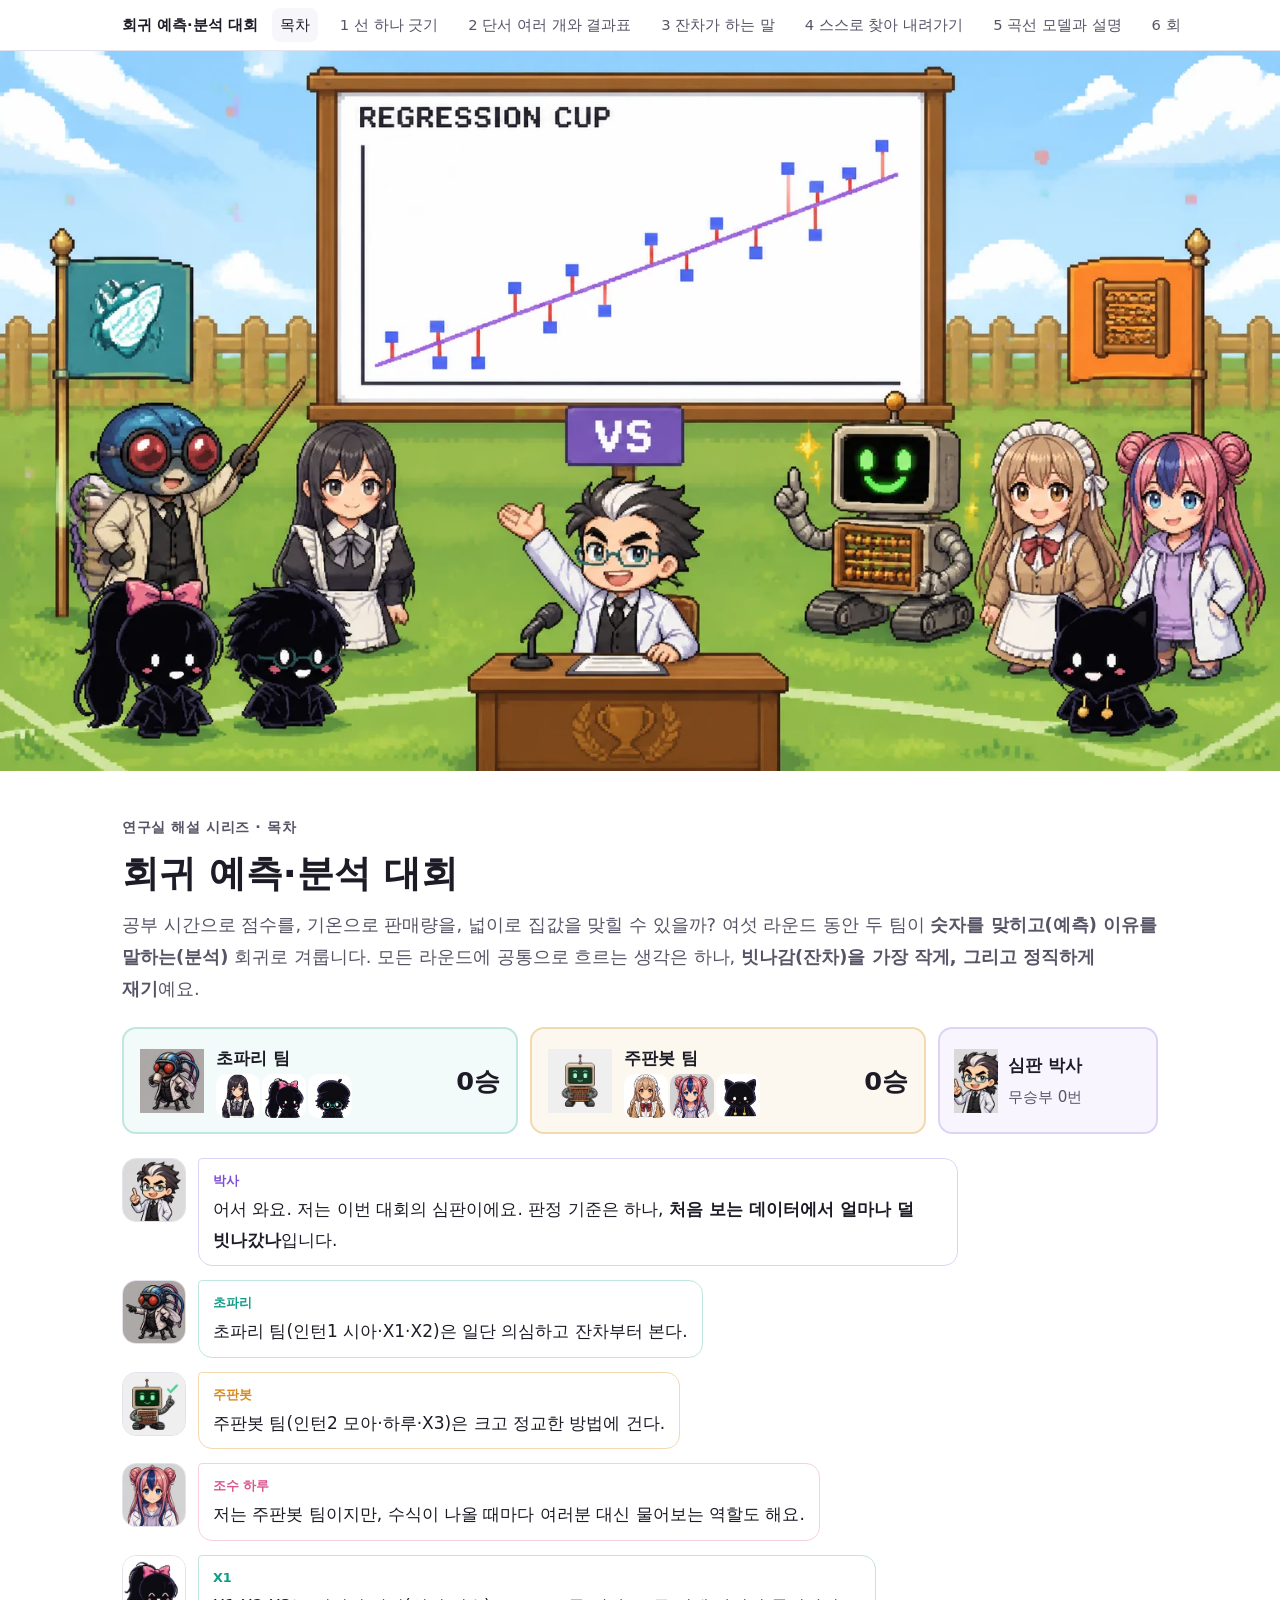
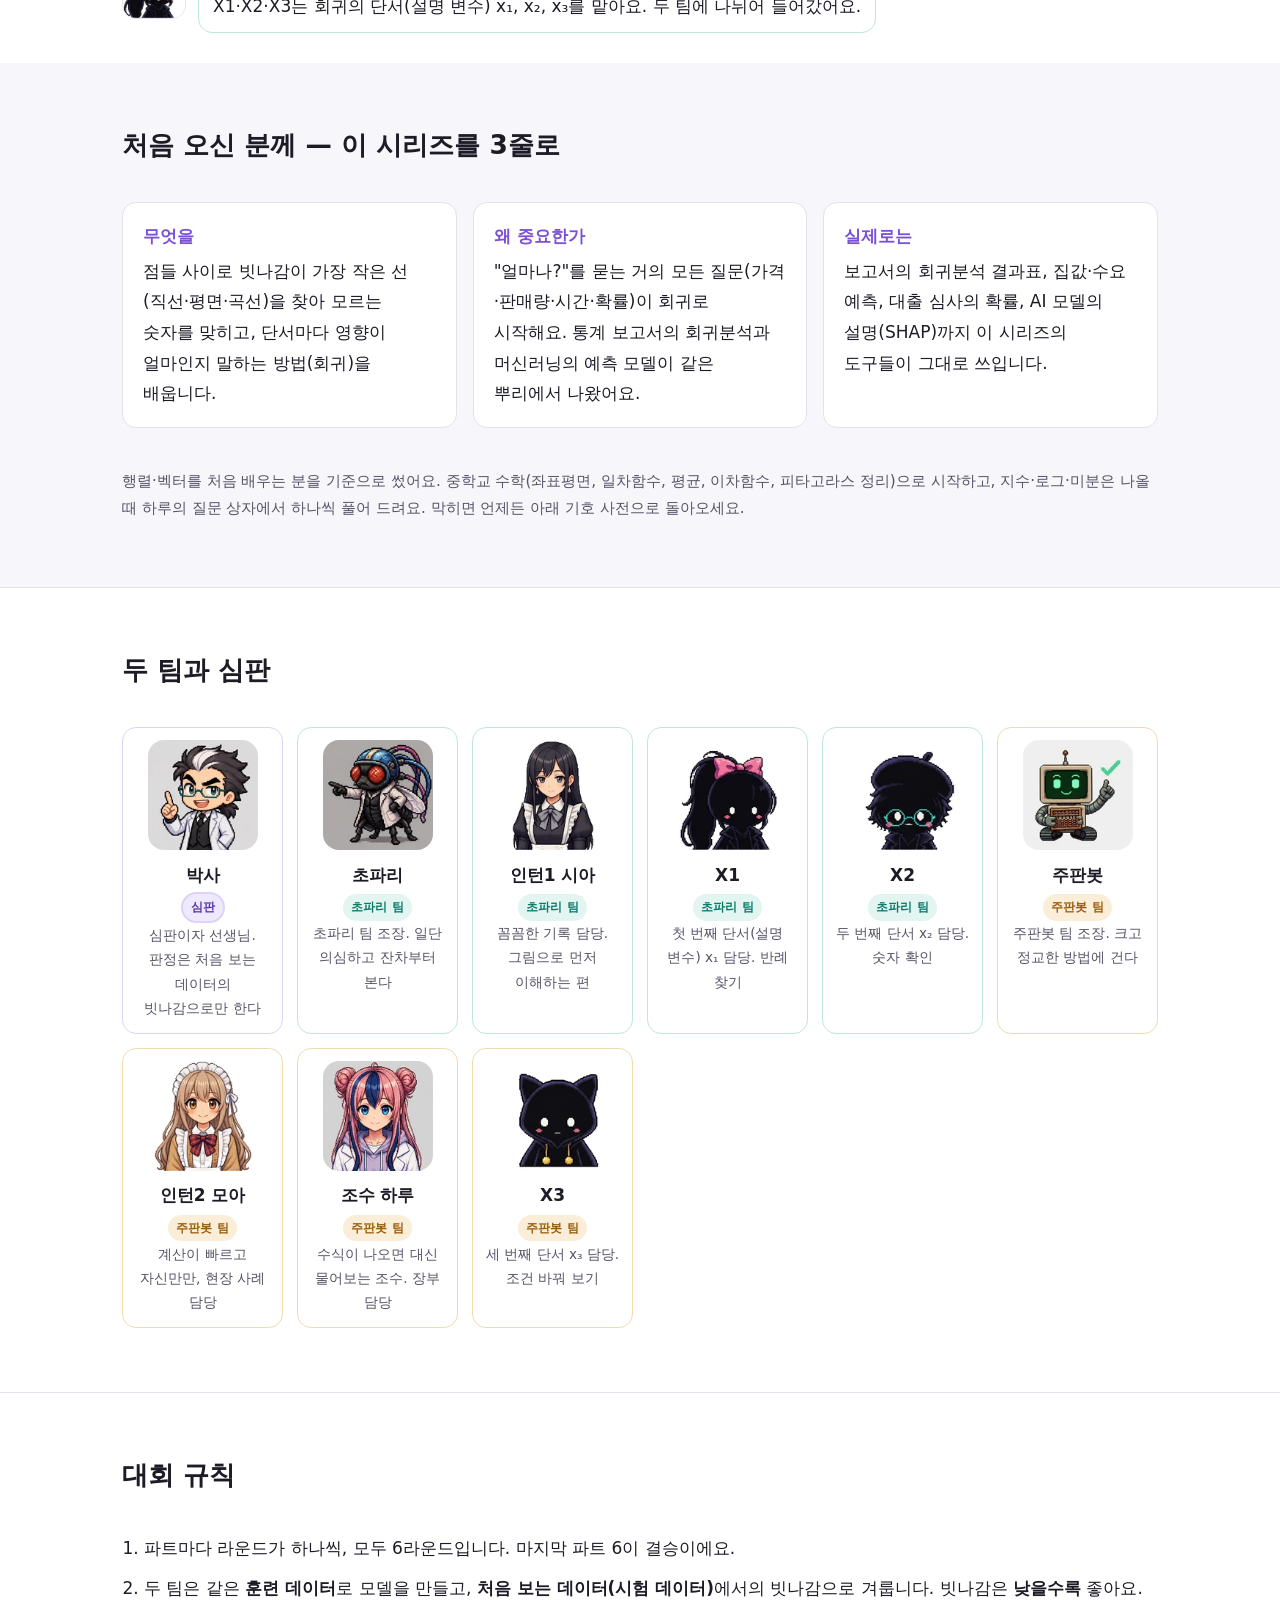
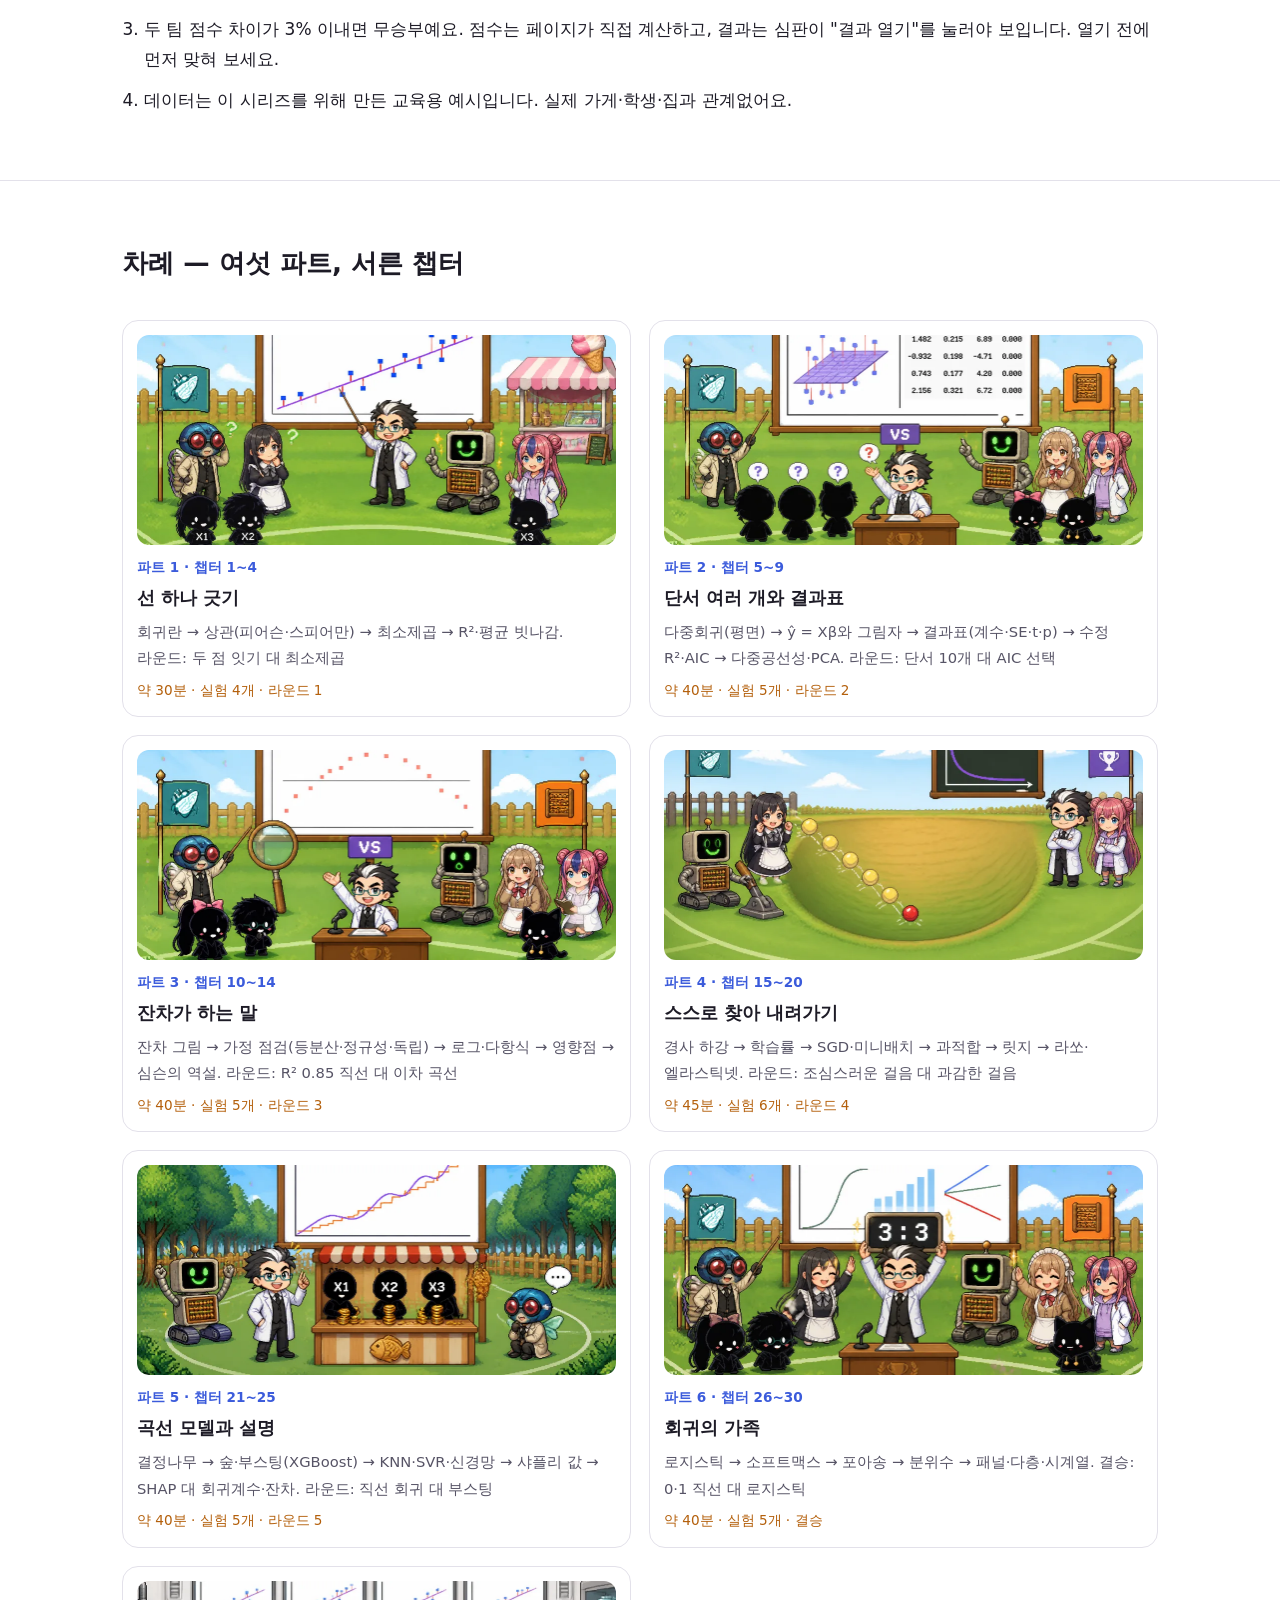
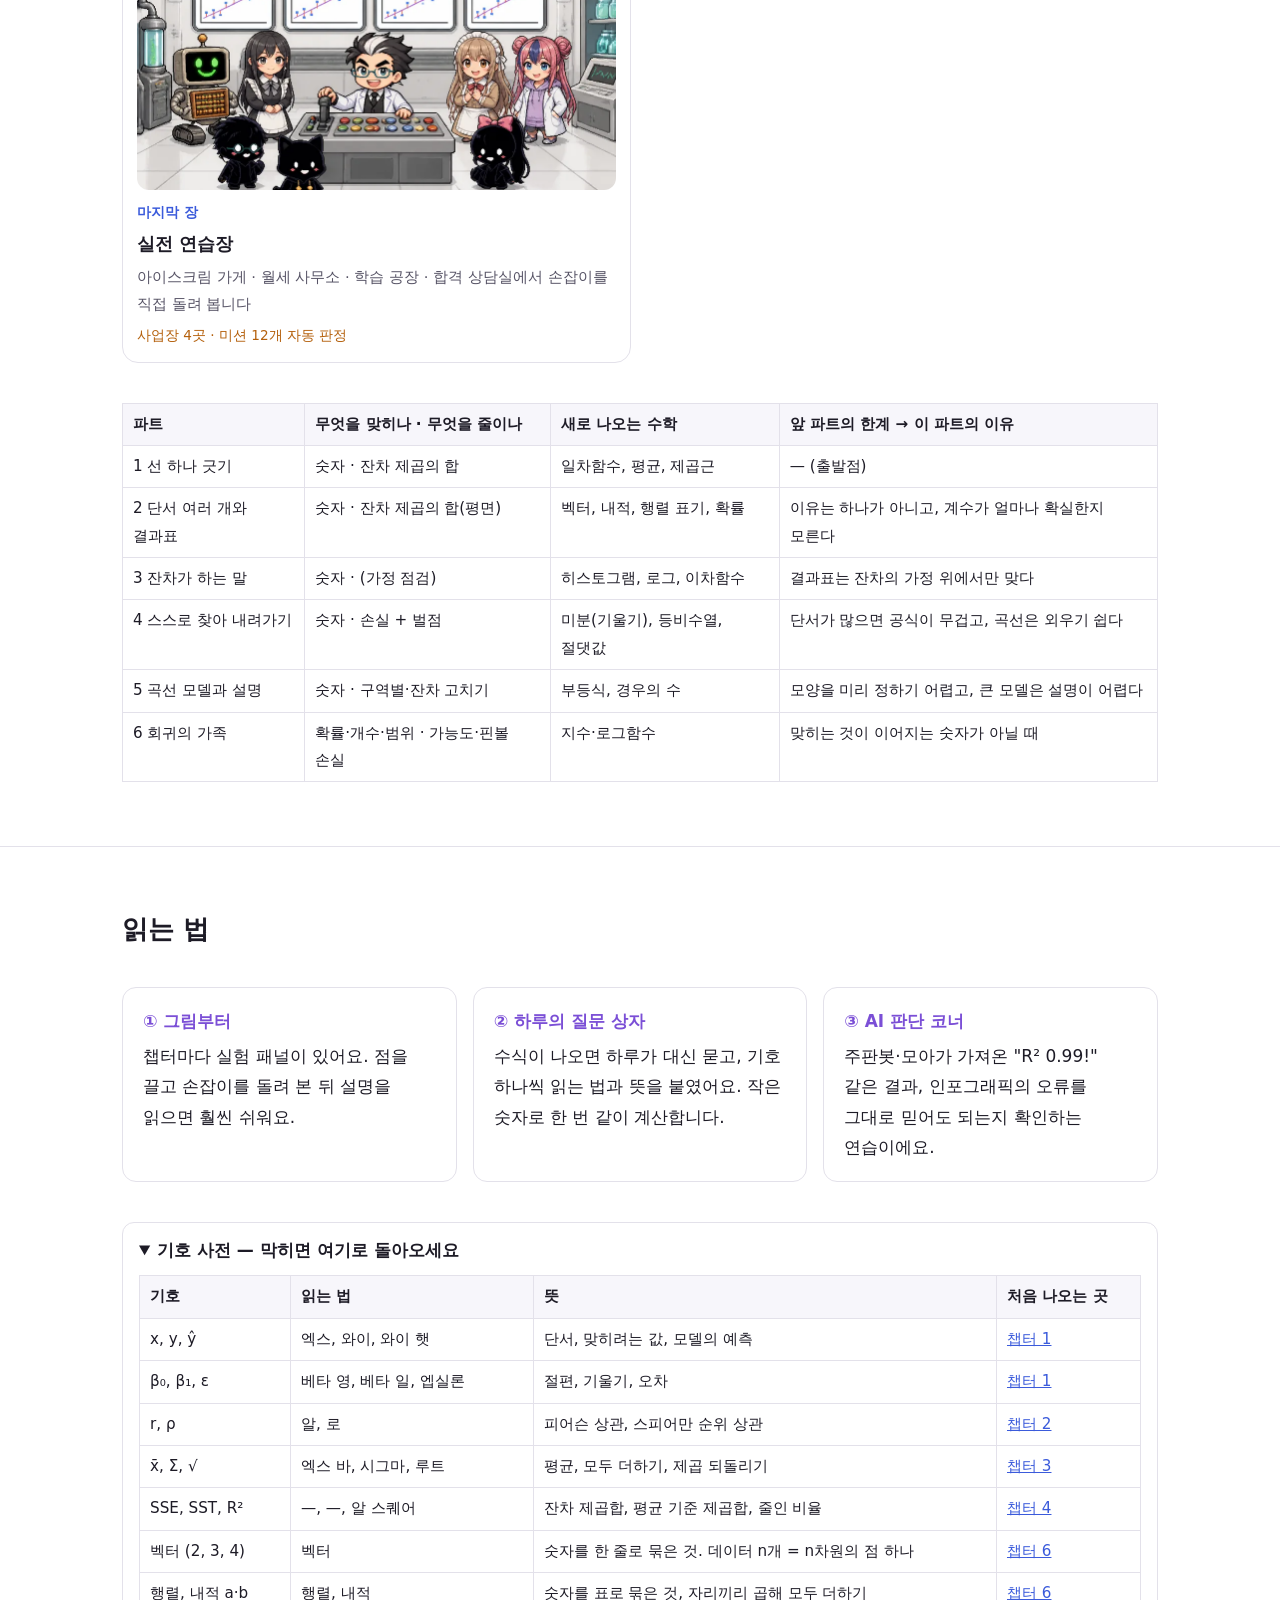
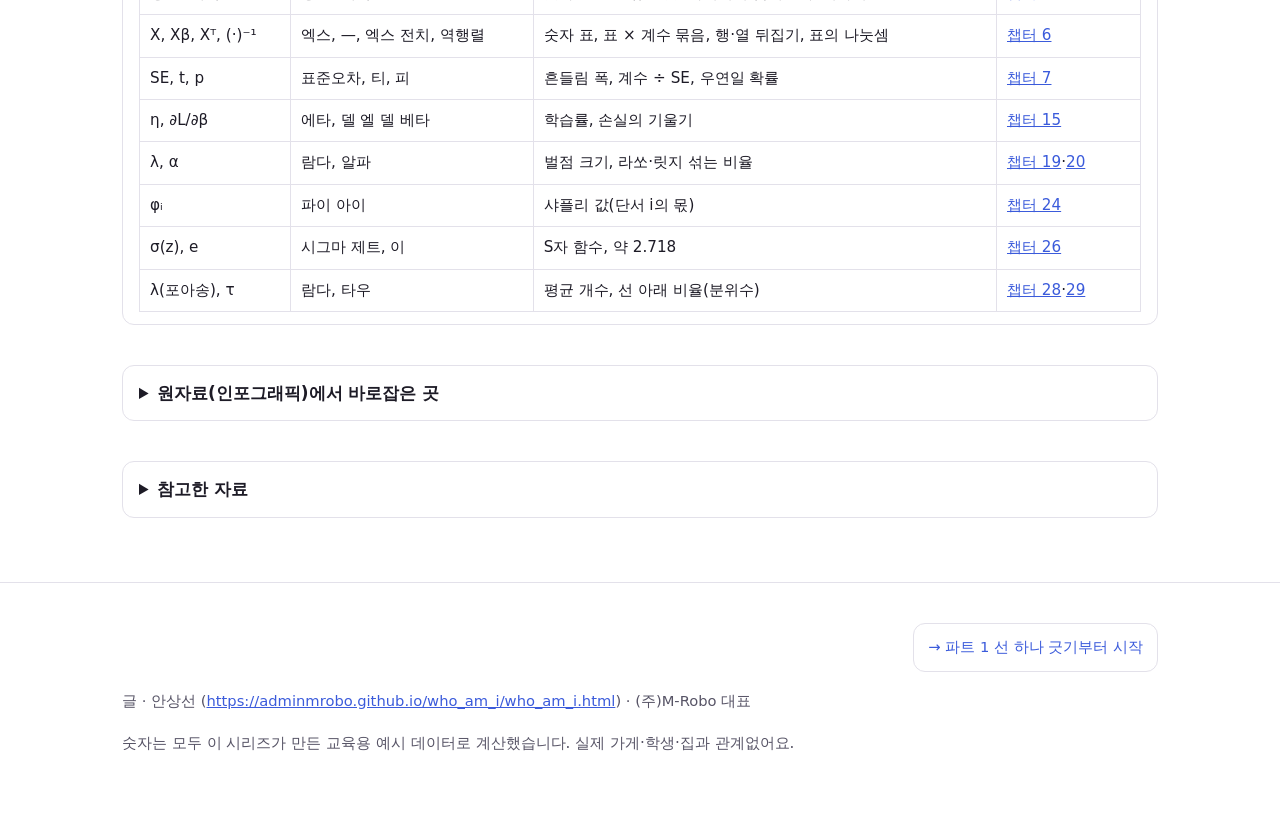
==== commit 00a54cbc: "Genspark 정식 표지 8장 반영(1600×900 WebP·공유 그림·썸네일), 그림에 맞춘 대체 글, 표지 반영 도구 import_covers.py" ====
--- a/index.html
+++ b/index.html
@@ -1,9 +1,9 @@
 <!DOCTYPE html><html lang="ko"><head><meta charset="utf-8"><meta name="viewport" content="width=device-width,initial-scale=1">
 <title>회귀 예측·분석 대회 — 직선 하나에서 회귀의 가족까지 · 회귀 예측·분석 대회</title><meta name="description" content="행렬·벡터를 처음 배우는 분을 위한 회귀 해설 시리즈. 초파리 팀과 주판봇 팀이 최소제곱, 회귀분석 결과표, 잔차분석, 경사 하강·릿지·라쏘, 나무·부스팅·신경망과 SHAP, 로지스틱·포아송·분위수·다층 회귀로 여섯 라운드를 겨룹니다."><meta name="author" content="안상선">
 <meta property="og:title" content="회귀 예측·분석 대회 — 직선 하나에서 회귀의 가족까지"><meta property="og:description" content="행렬·벡터를 처음 배우는 분을 위한 회귀 해설 시리즈. 초파리 팀과 주판봇 팀이 최소제곱, 회귀분석 결과표, 잔차분석, 경사 하강·릿지·라쏘, 나무·부스팅·신경망과 SHAP, 로지스틱·포아송·분위수·다층 회귀로 여섯 라운드를 겨룹니다."><meta property="og:type" content="article">
-<meta property="og:image" content="https://adminmrobo.github.io/Regression_model_lab_01/assets/img/og_index.webp?v=e95a64d6"><meta property="og:url" content="https://adminmrobo.github.io/Regression_model_lab_01/index.html"><meta name="twitter:card" content="summary_large_image">
+<meta property="og:image" content="https://adminmrobo.github.io/Regression_model_lab_01/assets/img/og_index.webp?v=15360539"><meta property="og:url" content="https://adminmrobo.github.io/Regression_model_lab_01/index.html"><meta name="twitter:card" content="summary_large_image">
 <meta name="citation_title" content="회귀 예측·분석 대회 — 직선 하나에서 회귀의 가족까지"><meta name="citation_author" content="안상선"><meta name="citation_publication_date" content="2026/11/27">
-<link rel="stylesheet" href="assets/engine.css?v=2"><script type="application/ld+json">{"@context": "https://schema.org", "@type": "LearningResource", "name": "회귀 예측·분석 대회 — 직선 하나에서 회귀의 가족까지", "description": "행렬·벡터를 처음 배우는 분을 위한 회귀 해설 시리즈. 초파리 팀과 주판봇 팀이 최소제곱, 회귀분석 결과표, 잔차분석, 경사 하강·릿지·라쏘, 나무·부스팅·신경망과 SHAP, 로지스틱·포아송·분위수·다층 회귀로 여섯 라운드를 겨룹니다.", "inLanguage": "ko", "educationalLevel": "입문", "creator": {"@type": "Person", "name": "안상선", "url": "https://adminmrobo.github.io/who_am_i/who_am_i.html", "affiliation": "(주)M-Robo 대표"}, "isPartOf": "회귀 예측·분석 대회", "url": "https://adminmrobo.github.io/Regression_model_lab_01/index.html"}</script></head><body><nav class="topnav" aria-label="시리즈 목차"><div class="wrap"><b>회귀 예측·분석 대회</b><a href="index.html" class="on">목차</a><a href="part1_line.html" class="">1 선 하나 긋기</a><a href="part2_table.html" class="">2 단서 여러 개와 결과표</a><a href="part3_resid.html" class="">3 잔차가 하는 말</a><a href="part4_learn.html" class="">4 스스로 찾아 내려가기</a><a href="part5_curve.html" class="">5 곡선 모델과 설명</a><a href="part6_family.html" class="">6 회귀의 가족</a><a href="practice/index.html" class="">실전 연습장</a></div></nav><figure class="cover"><picture><source type="image/webp" srcset="assets/img/cover_index.webp?v=bf53fd85"><img src="assets/img/cover_index.png?v=5fdbca45" alt="픽셀아트 운동장 가운데 칠판에 점들과 보라색 회귀 직선, 점마다 빨간 잔차 줄이 그려져 있다. 왼쪽에 초파리 팀(초파리·시아·X1·X2), 오른쪽에 주판봇 팀(주판봇·모아·하루·X3), 가운데에 심판 박사가 서 있다" width="1600" height="900"></picture></figure><header class="hero" id="top"><div class="wrap"><div class="kicker">연구실 해설 시리즈 · 목차</div><h1>회귀 예측·분석 대회</h1>
+<link rel="stylesheet" href="assets/engine.css?v=2"><script type="application/ld+json">{"@context": "https://schema.org", "@type": "LearningResource", "name": "회귀 예측·분석 대회 — 직선 하나에서 회귀의 가족까지", "description": "행렬·벡터를 처음 배우는 분을 위한 회귀 해설 시리즈. 초파리 팀과 주판봇 팀이 최소제곱, 회귀분석 결과표, 잔차분석, 경사 하강·릿지·라쏘, 나무·부스팅·신경망과 SHAP, 로지스틱·포아송·분위수·다층 회귀로 여섯 라운드를 겨룹니다.", "inLanguage": "ko", "educationalLevel": "입문", "creator": {"@type": "Person", "name": "안상선", "url": "https://adminmrobo.github.io/who_am_i/who_am_i.html", "affiliation": "(주)M-Robo 대표"}, "isPartOf": "회귀 예측·분석 대회", "url": "https://adminmrobo.github.io/Regression_model_lab_01/index.html"}</script></head><body><nav class="topnav" aria-label="시리즈 목차"><div class="wrap"><b>회귀 예측·분석 대회</b><a href="index.html" class="on">목차</a><a href="part1_line.html" class="">1 선 하나 긋기</a><a href="part2_table.html" class="">2 단서 여러 개와 결과표</a><a href="part3_resid.html" class="">3 잔차가 하는 말</a><a href="part4_learn.html" class="">4 스스로 찾아 내려가기</a><a href="part5_curve.html" class="">5 곡선 모델과 설명</a><a href="part6_family.html" class="">6 회귀의 가족</a><a href="practice/index.html" class="">실전 연습장</a></div></nav><figure class="cover"><picture><source type="image/webp" srcset="assets/img/cover_index.webp?v=f89be865"><img src="assets/img/cover_index.png?v=e017fed7" alt="픽셀아트 운동장. REGRESSION CUP이라고 적힌 칠판에 파란 점들과 보라색 회귀 직선, 점마다 빨간 잔차 줄이 있다. 가운데 심판석의 박사가 손을 들고, 왼쪽 청록 깃발 아래 초파리 팀(초파리·시아·X1·X2), 오른쪽 주황 깃발 아래 주판봇 팀(주판봇·모아·하루·X3)이 서 있다" width="1600" height="900"></picture></figure><header class="hero" id="top"><div class="wrap"><div class="kicker">연구실 해설 시리즈 · 목차</div><h1>회귀 예측·분석 대회</h1>
 <p class="sub">공부 시간으로 점수를, 기온으로 판매량을, 넓이로 집값을 맞힐 수 있을까? 여섯 라운드 동안 두 팀이 <b>숫자를 맞히고(예측) 이유를 말하는(분석)</b> 회귀로 겨룹니다. 모든 라운드에 공통으로 흐르는 생각은 하나, <b>빗나감(잔차)을 가장 작게, 그리고 정직하게 재기</b>예요.</p>
 <div class="scoreboard">
 <div class="team fly"><img class="px " data-spr="fly:smile" alt="" aria-hidden="true" width="64" height="64"><div><div class="nm">초파리 팀</div><div class="mem"><img class="px " data-spr="sia:smile" alt="" aria-hidden="true" width="64" height="64"><img class="px " data-spr="x1:smile" alt="" aria-hidden="true" width="64" height="64"><img class="px " data-spr="x2:smile" alt="" aria-hidden="true" width="64" height="64"></div></div><div class="pt" title="이긴 라운드">0승</div></div>
@@ -13,7 +13,7 @@
 <p class="note">행렬·벡터를 처음 배우는 분을 기준으로 썼어요. 중학교 수학(좌표평면, 일차함수, 평균, 이차함수, 피타고라스 정리)으로 시작하고, 지수·로그·미분은 나올 때 하루의 질문 상자에서 하나씩 풀어 드려요. 막히면 언제든 아래 기호 사전으로 돌아오세요.</p></div></section><section class="sec" id="cast"><div class="wrap stack"><h2>두 팀과 심판</h2><div class="cast"><div class="c ref"><img class="px " data-spr="doc:smile" alt="" aria-hidden="true" width="64" height="64"><div><b>박사</b></div><span class="tag ref">심판</span><div class="r">심판이자 선생님. 판정은 처음 보는 데이터의 빗나감으로만 한다</div></div><div class="c fly"><img class="px " data-spr="fly:point" alt="" aria-hidden="true" width="64" height="64"><div><b>초파리</b></div><span class="tag fly">초파리 팀</span><div class="r">초파리 팀 조장. 일단 의심하고 잔차부터 본다</div></div><div class="c fly"><img class="px " data-spr="sia:smile" alt="" aria-hidden="true" width="64" height="64"><div><b>인턴1 시아</b></div><span class="tag fly">초파리 팀</span><div class="r">꼼꼼한 기록 담당. 그림으로 먼저 이해하는 편</div></div><div class="c fly"><img class="px " data-spr="x1:smile" alt="" aria-hidden="true" width="64" height="64"><div><b>X1</b></div><span class="tag fly">초파리 팀</span><div class="r">첫 번째 단서(설명 변수) x₁ 담당. 반례 찾기</div></div><div class="c fly"><img class="px " data-spr="x2:smile" alt="" aria-hidden="true" width="64" height="64"><div><b>X2</b></div><span class="tag fly">초파리 팀</span><div class="r">두 번째 단서 x₂ 담당. 숫자 확인</div></div><div class="c robo"><img class="px " data-spr="robo:firm" alt="" aria-hidden="true" width="64" height="64"><div><b>주판봇</b></div><span class="tag robo">주판봇 팀</span><div class="r">주판봇 팀 조장. 크고 정교한 방법에 건다</div></div><div class="c robo"><img class="px " data-spr="moa:smile" alt="" aria-hidden="true" width="64" height="64"><div><b>인턴2 모아</b></div><span class="tag robo">주판봇 팀</span><div class="r">계산이 빠르고 자신만만, 현장 사례 담당</div></div><div class="c robo"><img class="px " data-spr="haru:smile" alt="" aria-hidden="true" width="64" height="64"><div><b>조수 하루</b></div><span class="tag robo">주판봇 팀</span><div class="r">수식이 나오면 대신 물어보는 조수. 장부 담당</div></div><div class="c robo"><img class="px " data-spr="x3:smile" alt="" aria-hidden="true" width="64" height="64"><div><b>X3</b></div><span class="tag robo">주판봇 팀</span><div class="r">세 번째 단서 x₃ 담당. 조건 바꿔 보기</div></div></div></div></section><section class="sec" id="rule"><div class="wrap stack"><h2>대회 규칙</h2><ol style="display:flex;flex-direction:column;gap:10px;margin:0;padding-left:22px">
 <li>파트마다 라운드가 하나씩, 모두 6라운드입니다. 마지막 파트 6이 결승이에요.</li><li>두 팀은 같은 <b>훈련 데이터</b>로 모델을 만들고, <b>처음 보는 데이터(시험 데이터)</b>에서의 빗나감으로 겨룹니다. 빗나감은 <b>낮을수록</b> 좋아요.</li>
 <li>두 팀 점수 차이가 3% 이내면 무승부예요. 점수는 페이지가 직접 계산하고, 결과는 심판이 "결과 열기"를 눌러야 보입니다. 열기 전에 먼저 맞혀 보세요.</li>
-<li>데이터는 이 시리즈를 위해 만든 교육용 예시입니다. 실제 가게·학생·집과 관계없어요.</li></ol></div></section><section class="sec" id="map"><div class="wrap stack"><h2>차례 — 여섯 파트, 서른 챕터</h2><div class="cards"><a href="part1_line.html"><img src="assets/img/thumb_part1.webp?v=a4cd812c" alt="" width="960" height="420" loading="lazy"><div class="n">파트 1 · 챕터 1~4</div><div class="t">선 하나 긋기</div><div class="d">회귀란 → 상관(피어슨·스피어만) → 최소제곱 → R²·평균 빗나감. 라운드: 두 점 잇기 대 최소제곱</div><div class="m">약 30분 · 실험 4개 · 라운드 1</div></a><a href="part2_table.html"><img src="assets/img/thumb_part2.webp?v=d5a2e3d4" alt="" width="960" height="420" loading="lazy"><div class="n">파트 2 · 챕터 5~9</div><div class="t">단서 여러 개와 결과표</div><div class="d">다중회귀(평면) → ŷ = Xβ와 그림자 → 결과표(계수·SE·t·p) → 수정 R²·AIC → 다중공선성·PCA. 라운드: 단서 10개 대 AIC 선택</div><div class="m">약 40분 · 실험 5개 · 라운드 2</div></a><a href="part3_resid.html"><img src="assets/img/thumb_part3.webp?v=86657afa" alt="" width="960" height="420" loading="lazy"><div class="n">파트 3 · 챕터 10~14</div><div class="t">잔차가 하는 말</div><div class="d">잔차 그림 → 가정 점검(등분산·정규성·독립) → 로그·다항식 → 영향점 → 심슨의 역설. 라운드: R² 0.85 직선 대 이차 곡선</div><div class="m">약 40분 · 실험 5개 · 라운드 3</div></a><a href="part4_learn.html"><img src="assets/img/thumb_part4.webp?v=9ea237be" alt="" width="960" height="420" loading="lazy"><div class="n">파트 4 · 챕터 15~20</div><div class="t">스스로 찾아 내려가기</div><div class="d">경사 하강 → 학습률 → SGD·미니배치 → 과적합 → 릿지 → 라쏘·엘라스틱넷. 라운드: 조심스러운 걸음 대 과감한 걸음</div><div class="m">약 45분 · 실험 6개 · 라운드 4</div></a><a href="part5_curve.html"><img src="assets/img/thumb_part5.webp?v=25ca9f98" alt="" width="960" height="420" loading="lazy"><div class="n">파트 5 · 챕터 21~25</div><div class="t">곡선 모델과 설명</div><div class="d">결정나무 → 숲·부스팅(XGBoost) → KNN·SVR·신경망 → 샤플리 값 → SHAP 대 회귀계수·잔차. 라운드: 직선 회귀 대 부스팅</div><div class="m">약 40분 · 실험 5개 · 라운드 5</div></a><a href="part6_family.html"><img src="assets/img/thumb_part6.webp?v=93e9551a" alt="" width="960" height="420" loading="lazy"><div class="n">파트 6 · 챕터 26~30</div><div class="t">회귀의 가족</div><div class="d">로지스틱 → 소프트맥스 → 포아송 → 분위수 → 패널·다층·시계열. 결승: 0·1 직선 대 로지스틱</div><div class="m">약 40분 · 실험 5개 · 결승</div></a><a href="practice/index.html"><img src="assets/img/thumb_practice.webp?v=fd0eed98" alt="" width="960" height="420" loading="lazy"><div class="n">마지막 장</div><div class="t">실전 연습장</div><div class="d">아이스크림 가게 · 월세 사무소 · 학습 공장 · 합격 상담실에서 손잡이를 직접 돌려 봅니다</div><div class="m">사업장 4곳 · 미션 12개 자동 판정</div></a></div>
+<li>데이터는 이 시리즈를 위해 만든 교육용 예시입니다. 실제 가게·학생·집과 관계없어요.</li></ol></div></section><section class="sec" id="map"><div class="wrap stack"><h2>차례 — 여섯 파트, 서른 챕터</h2><div class="cards"><a href="part1_line.html"><img src="assets/img/thumb_part1.webp?v=79ddfd96" alt="" width="960" height="420" loading="lazy"><div class="n">파트 1 · 챕터 1~4</div><div class="t">선 하나 긋기</div><div class="d">회귀란 → 상관(피어슨·스피어만) → 최소제곱 → R²·평균 빗나감. 라운드: 두 점 잇기 대 최소제곱</div><div class="m">약 30분 · 실험 4개 · 라운드 1</div></a><a href="part2_table.html"><img src="assets/img/thumb_part2.webp?v=27b0a80c" alt="" width="960" height="420" loading="lazy"><div class="n">파트 2 · 챕터 5~9</div><div class="t">단서 여러 개와 결과표</div><div class="d">다중회귀(평면) → ŷ = Xβ와 그림자 → 결과표(계수·SE·t·p) → 수정 R²·AIC → 다중공선성·PCA. 라운드: 단서 10개 대 AIC 선택</div><div class="m">약 40분 · 실험 5개 · 라운드 2</div></a><a href="part3_resid.html"><img src="assets/img/thumb_part3.webp?v=cb8b108b" alt="" width="960" height="420" loading="lazy"><div class="n">파트 3 · 챕터 10~14</div><div class="t">잔차가 하는 말</div><div class="d">잔차 그림 → 가정 점검(등분산·정규성·독립) → 로그·다항식 → 영향점 → 심슨의 역설. 라운드: R² 0.85 직선 대 이차 곡선</div><div class="m">약 40분 · 실험 5개 · 라운드 3</div></a><a href="part4_learn.html"><img src="assets/img/thumb_part4.webp?v=c1d10d9f" alt="" width="960" height="420" loading="lazy"><div class="n">파트 4 · 챕터 15~20</div><div class="t">스스로 찾아 내려가기</div><div class="d">경사 하강 → 학습률 → SGD·미니배치 → 과적합 → 릿지 → 라쏘·엘라스틱넷. 라운드: 조심스러운 걸음 대 과감한 걸음</div><div class="m">약 45분 · 실험 6개 · 라운드 4</div></a><a href="part5_curve.html"><img src="assets/img/thumb_part5.webp?v=ec11348a" alt="" width="960" height="420" loading="lazy"><div class="n">파트 5 · 챕터 21~25</div><div class="t">곡선 모델과 설명</div><div class="d">결정나무 → 숲·부스팅(XGBoost) → KNN·SVR·신경망 → 샤플리 값 → SHAP 대 회귀계수·잔차. 라운드: 직선 회귀 대 부스팅</div><div class="m">약 40분 · 실험 5개 · 라운드 5</div></a><a href="part6_family.html"><img src="assets/img/thumb_part6.webp?v=e1523dd8" alt="" width="960" height="420" loading="lazy"><div class="n">파트 6 · 챕터 26~30</div><div class="t">회귀의 가족</div><div class="d">로지스틱 → 소프트맥스 → 포아송 → 분위수 → 패널·다층·시계열. 결승: 0·1 직선 대 로지스틱</div><div class="m">약 40분 · 실험 5개 · 결승</div></a><a href="practice/index.html"><img src="assets/img/thumb_practice.webp?v=057e2f9e" alt="" width="960" height="420" loading="lazy"><div class="n">마지막 장</div><div class="t">실전 연습장</div><div class="d">아이스크림 가게 · 월세 사무소 · 학습 공장 · 합격 상담실에서 손잡이를 직접 돌려 봅니다</div><div class="m">사업장 4곳 · 미션 12개 자동 판정</div></a></div>
 <div class="tbl"><table><tr><th>파트</th><th>무엇을 맞히나 · 무엇을 줄이나</th><th>새로 나오는 수학</th><th>앞 파트의 한계 → 이 파트의 이유</th></tr>
 <tr><td>1 선 하나 긋기</td><td>숫자 · 잔차 제곱의 합</td><td>일차함수, 평균, 제곱근</td><td>— (출발점)</td></tr>
 <tr><td>2 단서 여러 개와 결과표</td><td>숫자 · 잔차 제곱의 합(평면)</td><td>벡터, 내적, 행렬 표기, 확률</td><td>이유는 하나가 아니고, 계수가 얼마나 확실한지 모른다</td></tr>
